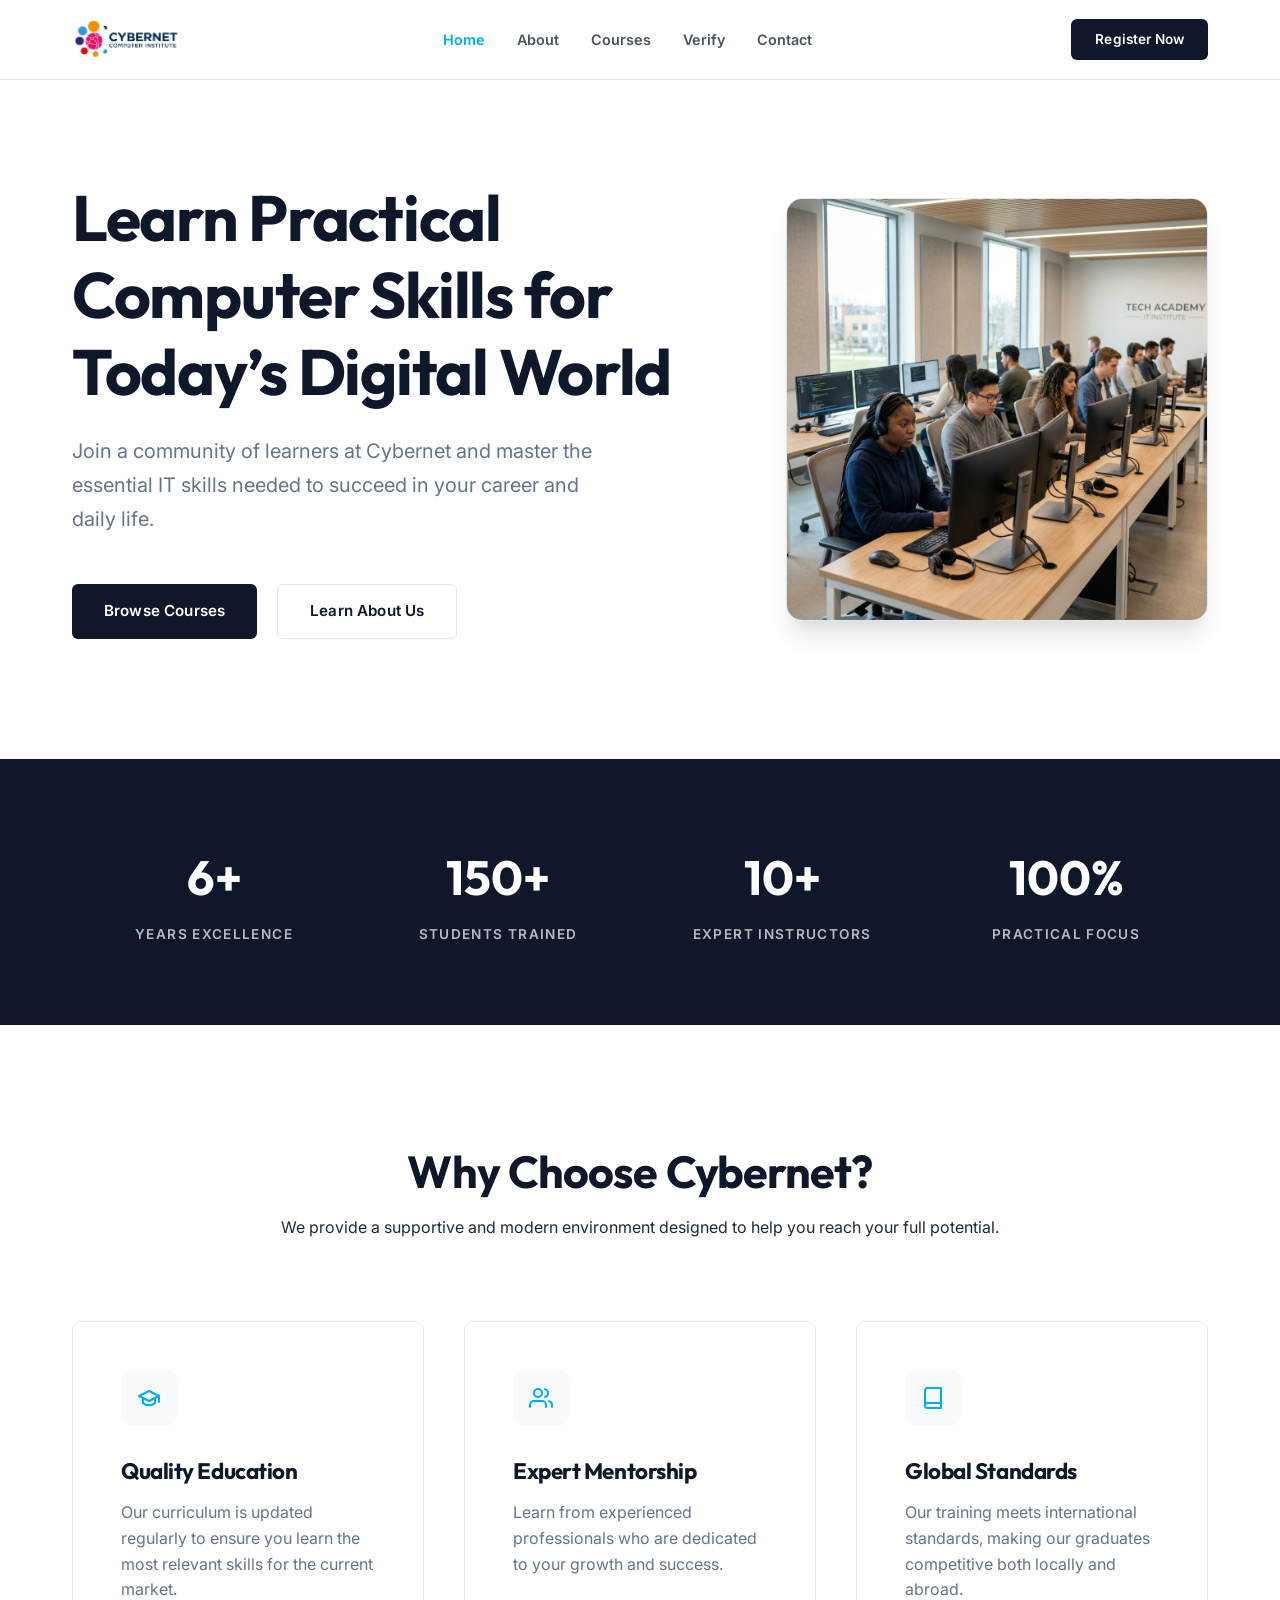
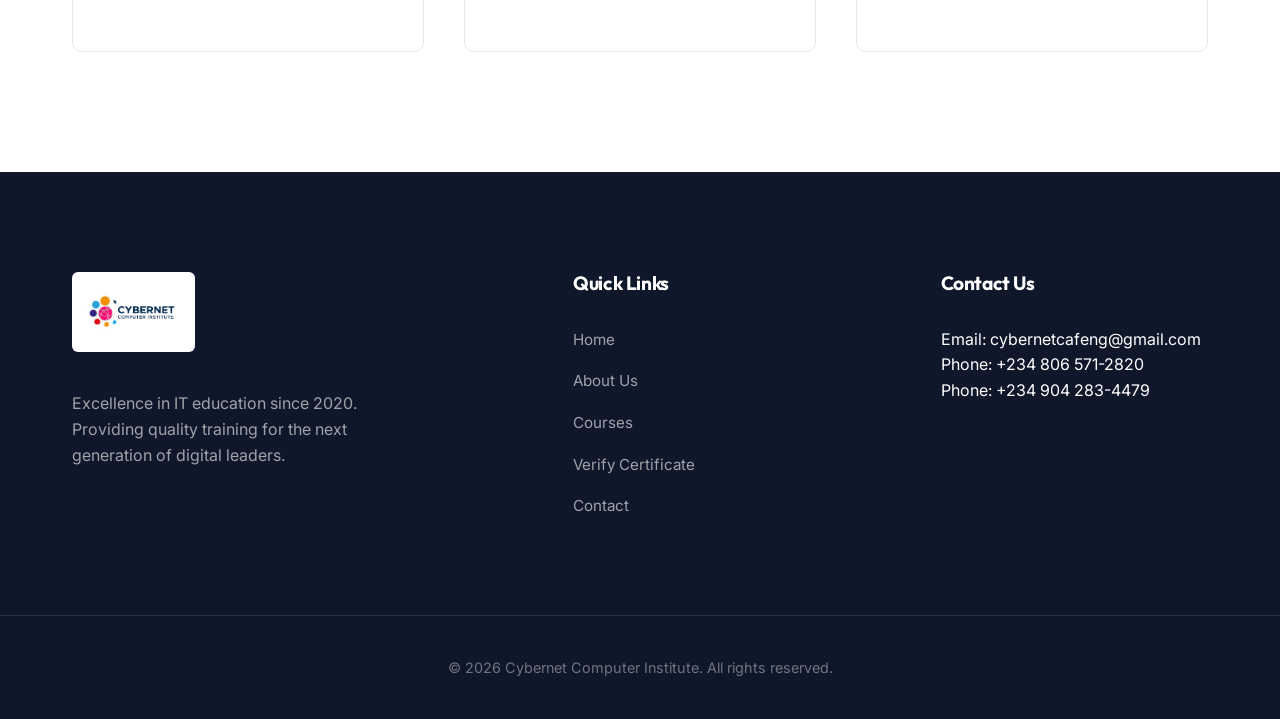
==== index.html @ 8ec52a70 "Initial commit: Cybernet Computer Institute Portal" ====
<!DOCTYPE html>
<html lang="en">

<head>
    <meta charset="UTF-8">
    <meta name="viewport" content="width=device-width, initial-scale=1.0">
    <title>Cybernet Computer Institute | Build Your Digital Skills</title>
    <meta name="description"
        content="Professional IT training and computer skills for today's digital world. Join Cybernet Computer Institute.">
    <!-- Google Fonts -->
    <link rel="preconnect" href="https://fonts.googleapis.com">
    <link rel="preconnect" href="https://fonts.gstatic.com" crossorigin>
    <link
        href="https://fonts.googleapis.com/css2?family=Inter:wght@400;500;600&family=Outfit:wght@500;600;700&display=swap"
        rel="stylesheet">
    <link rel="stylesheet" href="style.css">
</head>

<body>

    <!-- Navbar -->
    <nav class="navbar">
        <div class="container navbar-content">
            <div class="logo">
                <img src="static/logo.png" alt="Cybernet Computer Institute" class="logo-img">
            </div>
            <ul class="nav-links">
                <li><a href="index.html" class="active">Home</a></li>
                <li><a href="about.html">About</a></li>
                <li><a href="courses.html">Courses</a></li>
                <li><a href="verify.html">Verify</a></li>
                <li><a href="contact.html">Contact</a></li>
            </ul>
            <div class="nav-cta">
                <a href="register.html" class="btn btn-primary btn-sm">Register Now</a>
            </div>
        </div>
    </nav>

    <!-- Hero Section -->
    <header class="hero">
        <div class="container hero-content">
            <div class="hero-text">
                <h1>Learn Practical Computer Skills for Today’s Digital World</h1>
                <p>Join a community of learners at Cybernet and master the essential IT skills needed to succeed in your
                    career and daily life.</p>
                <div class="hero-btns">
                    <a href="courses.html" class="btn btn-primary">Browse Courses</a>
                    <a href="about.html" class="btn btn-outline">Learn About Us</a>
                </div>
            </div>
            <div class="hero-image">
                <div class="image-decoration"></div>
                <img src="static/hero-student.jpg" alt="Students learning at Cybernet" class="main-hero-img">
            </div>
        </div>
    </header>

    <!-- Stats Section -->
    <section class="stats">
        <div class="container stats-grid">
            <div class="stat-item">
                <span class="stat-number">6+</span>
                <p class="stat-label">Years Excellence</p>
            </div>
            <div class="stat-item">
                <span class="stat-number">150+</span>
                <p class="stat-label">Students Trained</p>
            </div>
            <div class="stat-item">
                <span class="stat-number">10+</span>
                <p class="stat-label">Expert Instructors</p>
            </div>
            <div class="stat-item">
                <span class="stat-number">100%</span>
                <p class="stat-label">Practical Focus</p>
            </div>
        </div>
    </section>

    <!-- Features -->
    <section class="features">
        <div class="container">
            <div class="section-header">
                <h2>Why Choose Cybernet?</h2>
                <p>We provide a supportive and modern environment designed to help you reach your full potential.</p>
            </div>
            <div class="feature-grid">
                <div class="feature-card">
                    <div class="feature-icon">
                        <svg xmlns="http://www.w3.org/2000/svg" width="24" height="24" fill="none" stroke="currentColor"
                            stroke-width="2" stroke-linecap="round" stroke-linejoin="round">
                            <path d="M22 10v6M2 10l10-5 10 5-10 5z" />
                            <path d="M6 12v5c3 3 9 3 12 0v-5" />
                        </svg>
                    </div>
                    <h3>Quality Education</h3>
                    <p>Our curriculum is updated regularly to ensure you learn the most relevant skills for the current
                        market.</p>
                </div>
                <div class="feature-card">
                    <div class="feature-icon">
                        <svg xmlns="http://www.w3.org/2000/svg" width="24" height="24" fill="none" stroke="currentColor"
                            stroke-width="2" stroke-linecap="round" stroke-linejoin="round">
                            <path d="M17 21v-2a4 4 0 0 0-4-4H5a4 4 0 0 0-4 4v2" />
                            <circle cx="9" cy="7" r="4" />
                            <path d="M23 21v-2a4 4 0 0 0-3-3.87" />
                            <path d="M16 3.13a4 4 0 0 1 0 7.75" />
                        </svg>
                    </div>
                    <h3>Expert Mentorship</h3>
                    <p>Learn from experienced professionals who are dedicated to your growth and success.</p>
                </div>
                <div class="feature-card">
                    <div class="feature-icon">
                        <svg xmlns="http://www.w3.org/2000/svg" width="24" height="24" fill="none" stroke="currentColor"
                            stroke-width="2" stroke-linecap="round" stroke-linejoin="round">
                            <path d="M4 19.5A2.5 2.5 0 0 1 6.5 17H20" />
                            <path d="M6.5 2H20v20H6.5A2.5 2.5 0 0 1 4 19.5v-15A2.5 2.5 0 0 1 6.5 2z" />
                        </svg>
                    </div>
                    <h3>Global Standards</h3>
                    <p>Our training meets international standards, making our graduates competitive both locally and
                        abroad.</p>
                </div>
            </div>
        </div>
    </section>

    <!-- Footer -->
    <!-- Footer -->
    <footer class="footer">
        <div class="container footer-content">
            <div class="footer-info">
                <div class="logo">
                    <img src="static/logo.png" alt="Cybernet Computer Institute Logo" class="logo-img">
                </div>
                <p>Excellence in IT education since 2020. Providing quality training for the next generation of digital
                    leaders.</p>
            </div>
            <div class="footer-links">
                <h4>Quick Links</h4>
                <ul>
                    <li><a href="index.html">Home</a></li>
                    <li><a href="about.html">About Us</a></li>
                    <li><a href="courses.html">Courses</a></li>
                    <li><a href="verify.html">Verify Certificate</a></li>
                    <li><a href="contact.html">Contact</a></li>
                </ul>
            </div>
            <div class="footer-contact">
                <h4>Contact Us</h4>
                <p>Email: cybernetcafeng@gmail.com</p>
                <p>Phone: +234 806 571-2820</p>
                <p>Phone: +234 904 283-4479</p>
            </div>
        </div>
        <div class="footer-bottom">
            <div class="container">
                <p>&copy; 2026 Cybernet Computer Institute. All rights reserved.</p>
            </div>
        </div>
    </footer>

</body>

</html>
---- style.css ----
/* 
    CYBERNET COMPUTER INSTITUTE - International Premium Redesign
    Theme: Academic, Modern, Trustworthy, Minimalist
*/

:root {
    /* Colors derived from Logo - Refined for Premium Feel */
    --primary-navy: #0F172A;   /* Deeper, more academic navy */
    --logo-blue: #00AEEF;      /* Primary Accent */
    --logo-orange: #F7941D;    /* Highlight Accent */
    --logo-red: #ED1C24;       
    
    --accent-blue: var(--logo-blue);
    --bg-white: #FFFFFF;
    --bg-light: #F8FAFC;       /* Slightly cooler gray */
    --text-main: #1E293B;      /* Darker for better hierarchy */
    --text-muted: #64748B;
    --border-color: #E2E8F0;
    --white: #FFFFFF;
    
    /* Typography System */
    --font-main: 'Inter', system-ui, -apple-system, sans-serif;
    --font-heading: 'Outfit', sans-serif;
    
    /* Spacing & Grid */
    --section-padding: 120px 0;
    --container-width: 1200px;
    --radius-sm: 6px;
    --radius-md: 10px;
    --radius-lg: 16px;
    --shadow-sm: 0 1px 3px rgba(0,0,0,0.1);
    --shadow-md: 0 4px 6px -1px rgba(0,0,0,0.1), 0 2px 4px -1px rgba(0,0,0,0.06);
    --shadow-lg: 0 20px 25px -5px rgba(0,0,0,0.1), 0 10px 10px -5px rgba(0,0,0,0.04);
}

/* Base Styles */
* {
    margin: 0;
    padding: 0;
    box-sizing: border-box;
}

html {
    scroll-behavior: smooth;
    font-size: 16px;
}

body {
    font-family: var(--font-main);
    color: var(--text-main);
    line-height: 1.6;
    background-color: var(--bg-white);
    overflow-x: hidden;
    -webkit-font-smoothing: antialiased;
}

h1, h2, h3, h4 {
    font-family: var(--font-heading);
    color: var(--primary-navy);
    line-height: 1.2;
    font-weight: 700;
    letter-spacing: -0.02em;
}

a {
    text-decoration: none;
    color: inherit;
    transition: all 0.25s cubic-bezier(0.4, 0, 0.2, 1);
}

ul {
    list-style: none;
}

img {
    max-width: 100%;
    display: block;
    border-radius: var(--radius-md);
}

.container {
    max-width: var(--container-width);
    margin: 0 auto;
    padding: 0 32px;
}

/* Buttons */
.btn {
    display: inline-flex;
    align-items: center;
    justify-content: center;
    padding: 14px 32px;
    border-radius: var(--radius-sm);
    font-weight: 600;
    font-size: 0.95rem;
    cursor: pointer;
    transition: all 0.3s ease;
    border: none;
    font-family: var(--font-main);
    letter-spacing: 0.01em;
}

.btn-sm {
    padding: 10px 24px;
    font-size: 0.85rem;
}

.btn-primary {
    background-color: var(--primary-navy);
    color: var(--white);
}

.btn-primary:hover {
    background-color: #1E293B;
    transform: translateY(-1px);
    box-shadow: var(--shadow-md);
}

.btn-outline {
    background-color: transparent;
    border: 1.5px solid var(--border-color);
    color: var(--primary-navy);
}

.btn-outline:hover {
    background-color: var(--bg-light);
    border-color: var(--primary-navy);
}

.btn-full {
    width: 100%;
    text-align: center;
}

/* Navbar */
.navbar {
    position: fixed;
    top: 0;
    left: 0;
    width: 100%;
    height: 80px;
    background-color: rgba(255, 255, 255, 0.98);
    backdrop-filter: blur(8px);
    z-index: 1000;
    transition: all 0.4s ease;
    display: flex;
    align-items: center;
    border-bottom: 1px solid var(--border-color);
}

.navbar-content {
    display: flex;
    justify-content: space-between;
    align-items: center;
    width: 100%;
}

.logo {
    display: flex;
    align-items: center;
}

.logo-img {
    height: 60px;
    width: auto;
    object-fit: contain;
    transition: transform 0.3s ease;
}

.logo:hover .logo-img {
    transform: scale(1.05);
}

.nav-links {
    display: flex;
    gap: 32px;
}

.nav-links a {
    font-size: 0.9rem;
    font-weight: 600;
    color: var(--text-main);
    opacity: 0.8;
}

.nav-links a:hover, .nav-links a.active {
    color: var(--accent-blue);
    opacity: 1;
}

/* Hero Section */
.hero {
    padding: 180px 0 120px;
    background-color: var(--bg-white);
    position: relative;
    overflow: hidden;
}

.hero-content {
    display: grid;
    grid-template-columns: 1.2fr 0.8fr;
    gap: 80px;
    align-items: center;
}

.label {
    display: inline-block;
    padding: 8px 16px;
    background-color: rgba(0, 174, 239, 0.08);
    color: var(--logo-blue);
    font-size: 0.75rem;
    font-weight: 700;
    text-transform: uppercase;
    letter-spacing: 0.1em;
    border-radius: 4px;
    margin-bottom: 24px;
    border-left: 3px solid var(--logo-blue);
}

.hero-text h1 {
    font-size: 4rem;
    margin-bottom: 24px;
    color: var(--primary-navy);
}

.hero-text p {
    font-size: 1.25rem;
    color: var(--text-muted);
    margin-bottom: 48px;
    max-width: 540px;
    line-height: 1.7;
}

.hero-btns {
    display: flex;
    gap: 20px;
}

.main-hero-img {
    width: 100%;
    border-radius: var(--radius-lg);
    box-shadow: var(--shadow-lg);
    border: 1px solid var(--border-color);
}

.image-decoration {
    position: absolute;
    width: 600px;
    height: 600px;
    background: radial-gradient(circle, rgba(0, 174, 239, 0.05) 0%, transparent 70%);
    top: -100px;
    right: -100px;
    z-index: -1;
    border-radius: 50%;
}

/* Page Header */
.page-header {
    padding: 160px 0 80px;
    background-color: var(--bg-light);
    text-align: center;
    border-bottom: 1px solid var(--border-color);
}

.page-header h1 {
    font-size: 3rem;
    margin-bottom: 16px;
}

.page-header p {
    color: var(--text-muted);
    font-size: 1.2rem;
    max-width: 600px;
    margin: 0 auto;
}

/* Statistics Section */
.stats {
    padding: 80px 0;
    background-color: var(--primary-navy);
    color: var(--white);
}

.stats-grid {
    display: grid;
    grid-template-columns: repeat(4, 1fr);
    text-align: center;
}

.stat-number {
    font-family: var(--font-heading);
    font-size: 3rem;
    font-weight: 700;
    color: var(--white);
    margin-bottom: 8px;
    display: block;
}

.stat-label {
    font-size: 0.85rem;
    color: rgba(255, 255, 255, 0.7);
    text-transform: uppercase;
    letter-spacing: 0.1em;
    font-weight: 600;
}

/* Feature Section */
.features {
    padding: var(--section-padding);
}

.section-header {
    text-align: center;
    margin-bottom: 80px;
}

.section-header h2 {
    font-size: 2.8rem;
    margin-bottom: 16px;
}

.feature-grid {
    display: grid;
    grid-template-columns: repeat(3, 1fr);
    gap: 40px;
}

.feature-card {
    padding: 48px;
    background-color: var(--white);
    border: 1px solid var(--border-color);
    border-radius: var(--radius-md);
    transition: all 0.4s cubic-bezier(0.4, 0, 0.2, 1);
}

.feature-card:hover {
    transform: translateY(-8px);
    box-shadow: var(--shadow-lg);
    border-color: var(--accent-blue);
}

.feature-icon {
    width: 56px;
    height: 56px;
    background-color: var(--bg-light);
    color: var(--logo-blue);
    display: flex;
    align-items: center;
    justify-content: center;
    border-radius: 10px;
    margin-bottom: 32px;
}

.feature-card h3 {
    font-size: 1.4rem;
    margin-bottom: 16px;
}

.feature-card p {
    color: var(--text-muted);
    font-size: 1rem;
}

/* Course Section */
.courses {
    padding: var(--section-padding);
    background-color: var(--bg-light);
}

.course-grid {
    display: grid;
    grid-template-columns: repeat(3, 1fr);
    gap: 32px;
}

.course-card {
    background-color: var(--white);
    border: 1px solid var(--border-color);
    border-radius: var(--radius-md);
    overflow: hidden;
    transition: all 0.4s ease;
    display: flex;
    flex-direction: column;
}

.course-card:hover {
    box-shadow: var(--shadow-lg);
    transform: translateY(-4px);
}

.course-content {
    padding: 40px;
    flex: 1;
}

.course-card h3 {
    font-size: 1.5rem;
    margin-bottom: 20px;
}

.course-card p {
    color: var(--text-muted);
    margin-bottom: 32px;
    font-size: 1.05rem;
}

.course-meta {
    display: flex;
    justify-content: space-between;
    align-items: center;
    padding-top: 24px;
    border-top: 1px solid var(--border-color);
}

.duration {
    font-size: 0.85rem;
    font-weight: 700;
    color: var(--primary-navy);
    background-color: var(--bg-light);
    padding: 6px 14px;
    border-radius: 4px;
}

.price {
    font-size: 1.1rem;
    font-weight: 700;
    color: var(--logo-blue);
}

/* Systems (Registration & Verification) */
.system-container {
    max-width: 640px;
    margin: 0 auto;
    padding: 60px;
    background: var(--white);
    border-radius: var(--radius-lg);
    box-shadow: var(--shadow-lg);
    border: 1px solid var(--border-color);
}

.form-group {
    margin-bottom: 32px;
}

.form-group label {
    display: block;
    font-size: 0.9rem;
    font-weight: 700;
    color: var(--primary-navy);
    margin-bottom: 12px;
}

.form-group input, .form-group select, .form-group textarea {
    width: 100%;
    padding: 16px 20px;
    border: 1.5px solid var(--border-color);
    border-radius: var(--radius-sm);
    font-family: var(--font-main);
    font-size: 1rem;
    transition: all 0.3s ease;
}

.form-group input:focus {
    outline: none;
    border-color: var(--accent-blue);
    background-color: rgba(0, 174, 239, 0.02);
}

.result-box {
    margin-top: 40px;
    padding: 32px;
    border-radius: var(--radius-md);
    background-color: var(--bg-light);
    border: 1px solid var(--border-color);
    display: none;
}

.result-box.active {
    display: block;
    animation: fadeIn 0.5s ease;
}

@keyframes fadeIn {
    from { opacity: 0; transform: translateY(10px); }
    to { opacity: 1; transform: translateY(0); }
}

/* Footer */
.footer {
    background-color: var(--primary-navy);
    color: var(--white);
    padding: 100px 0 0;
}

.footer-content {
    display: grid;
    grid-template-columns: 1.5fr 1fr 1fr;
    gap: 100px;
    margin-bottom: 80px;
}

.footer-info .logo {
    background-color: white;
    padding: 15px;
    border-radius: var(--radius-sm);
    display: inline-block;
    margin-bottom: 32px;
}

.footer-info .logo-img {
    height: 50px;
    width: auto;
}

.footer-info p {
    color: rgba(255, 255, 255, 0.6);
    font-size: 1rem;
    max-width: 320px;
}

.footer h4 {
    color: var(--white);
    font-size: 1.2rem;
    margin-bottom: 32px;
}

.footer-links ul li {
    margin-bottom: 16px;
}

.footer-links ul li a {
    color: rgba(255, 255, 255, 0.6);
    font-size: 0.95rem;
}

.footer-links ul li a:hover {
    color: var(--logo-blue);
}

.footer-bottom {
    padding: 40px 0;
    border-top: 1px solid rgba(255, 255, 255, 0.1);
    text-align: center;
    font-size: 0.9rem;
    color: rgba(255, 255, 255, 0.4);
}

/* Responsive Grid */
@media (max-width: 1024px) {
    .hero {
        padding: 140px 0 80px;
    }
    .hero-content {
        grid-template-columns: 1fr;
        text-align: center;
        gap: 60px;
    }
    .hero-text p {
        margin: 0 auto 48px;
    }
    .hero-btns {
        justify-content: center;
    }
    .feature-grid, .course-grid {
        grid-template-columns: repeat(2, 1fr);
        gap: 32px;
    }
    .hero-text h1 {
        font-size: 3.2rem;
    }
}

@media (max-width: 768px) {
    .container {
        padding: 0 24px;
    }
    .hero {
        padding: 120px 0 60px;
    }
    .nav-links {
        display: none;
    }
    .footer-content {
        grid-template-columns: 1fr;
        gap: 60px;
        text-align: center;
    }
    .footer-info p {
        margin: 0 auto;
    }
    .feature-grid, .course-grid {
        grid-template-columns: 1fr;
    }
    .hero-text h1 {
        font-size: 2.5rem;
    }
    .system-container {
        padding: 40px 24px;
    }
    .feature-card, .course-content {
        padding: 32px 24px;
    }
    .stats-grid {
        grid-template-columns: repeat(2, 1fr);
        gap: 40px;
    }
}

@media (max-width: 480px) {
    .hero-btns {
        flex-direction: column;
        width: 100%;
    }
    .btn {
        width: 100%;
    }
    .stats-grid {
        grid-template-columns: 1fr;
    }
    .stat-number {
        font-size: 2.5rem;
    }
}

/* Admin Dashboard Styles */
.admin-body { background-color: var(--bg-light); }
.dashboard-header { display: flex; justify-content: space-between; align-items: center; margin-bottom: 30px; flex-wrap: wrap; gap: 20px; }
.dashboard-tabs { display: flex; gap: 10px; background: var(--white); padding: 5px; border-radius: var(--radius-sm); border: 1px solid var(--border-color); }
.tab-btn { background: transparent; border: none; padding: 10px 20px; font-family: var(--font-main); font-weight: 600; color: var(--text-muted); cursor: pointer; border-radius: 4px; transition: all 0.3s ease; }
.tab-btn:hover { color: var(--primary-navy); }
.tab-btn.active { background: var(--bg-light); color: var(--primary-navy); box-shadow: var(--shadow-sm); }
.dashboard-panel { background: var(--white); border-radius: var(--radius-md); box-shadow: var(--shadow-sm); border: 1px solid var(--border-color); padding: 30px; display: none; }
.dashboard-panel.active { display: block; animation: fadeIn 0.4s ease; }
.panel-header { display: flex; justify-content: space-between; align-items: center; margin-bottom: 24px; }
.panel-header h3 { font-size: 1.4rem; margin: 0; }
.table-responsive { overflow-x: auto; }
.admin-table { width: 100%; border-collapse: collapse; min-width: 800px; }
.admin-table th, .admin-table td { padding: 16px; text-align: left; border-bottom: 1px solid var(--border-color); font-size: 0.95rem; color: var(--text-main); }
.admin-table th { font-weight: 600; color: var(--text-muted); text-transform: uppercase; font-size: 0.8rem; letter-spacing: 0.05em; background: var(--bg-light); }
.admin-table tr:hover td { background-color: rgba(0, 174, 239, 0.02); }
.status-badge { display: inline-block; padding: 4px 12px; border-radius: 20px; font-size: 0.8rem; font-weight: 600; }
.status-valid { background-color: rgba(16, 185, 129, 0.1); color: #10B981; }
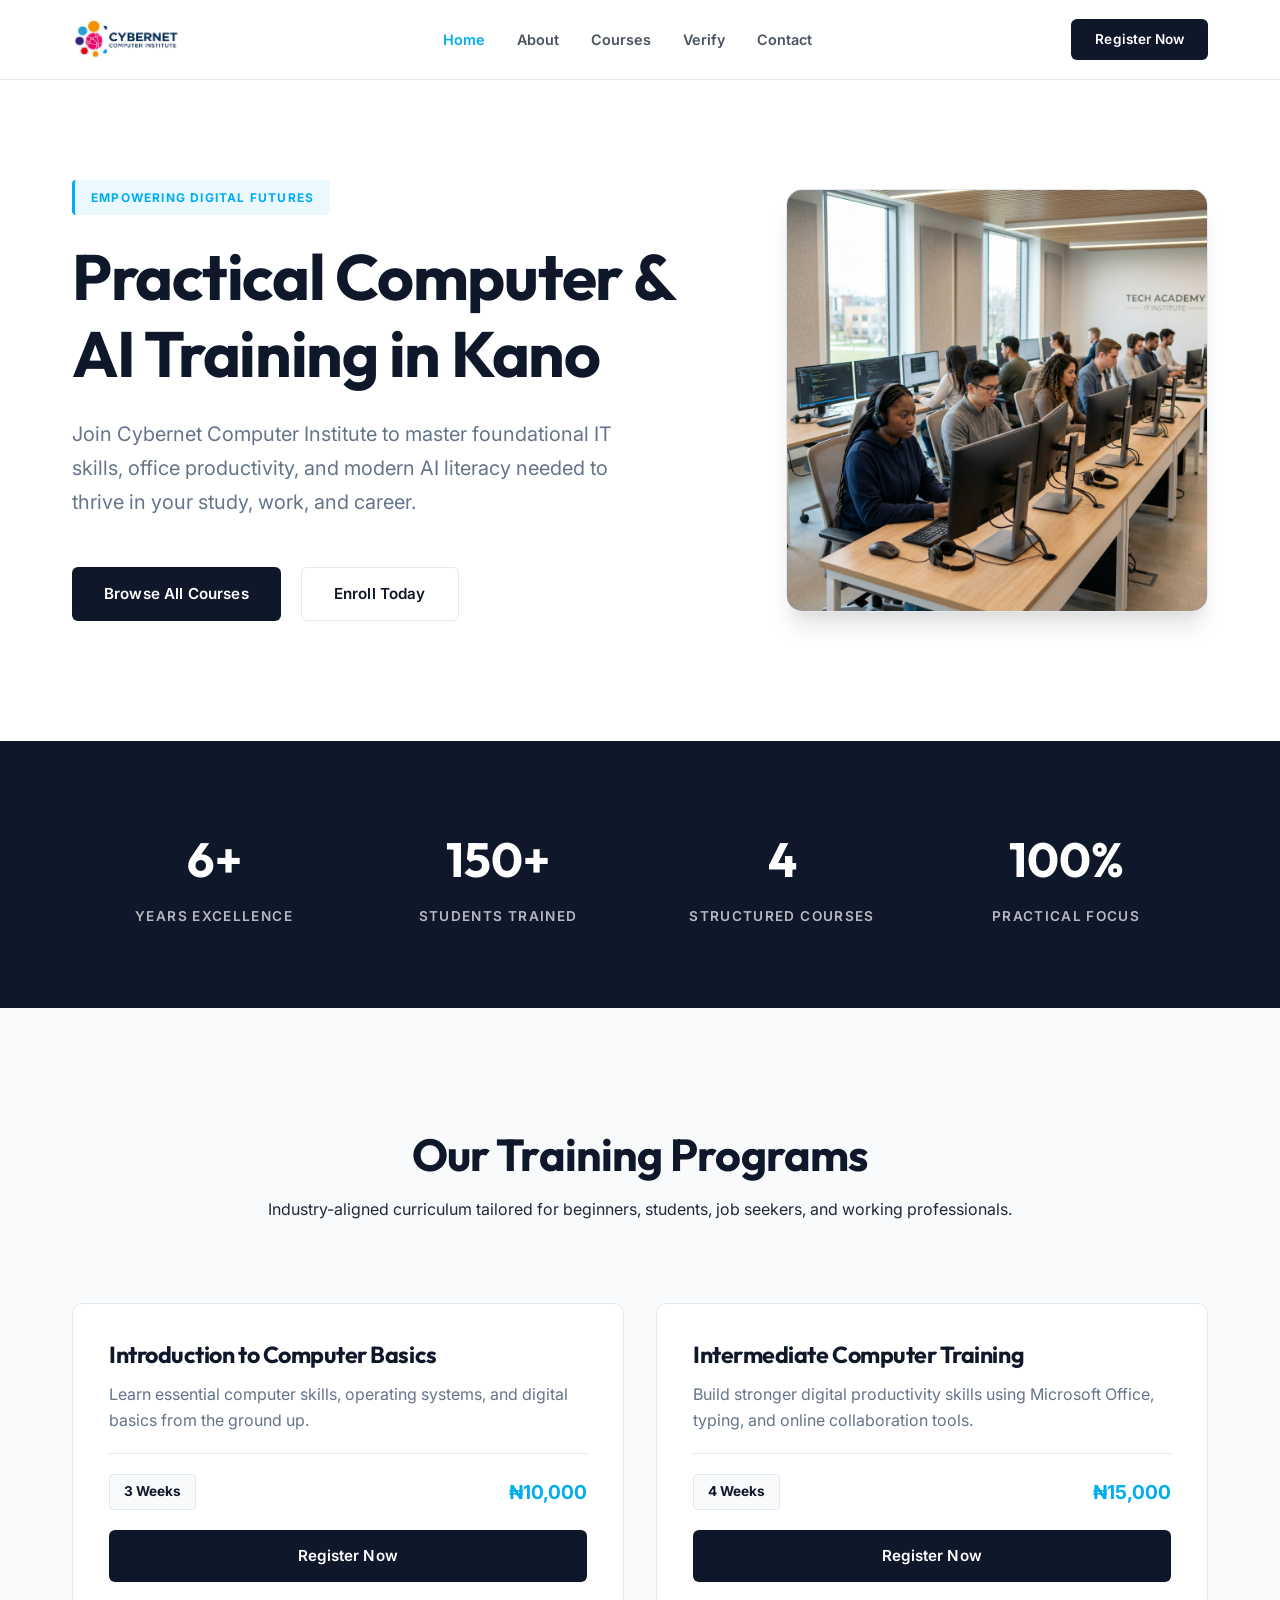
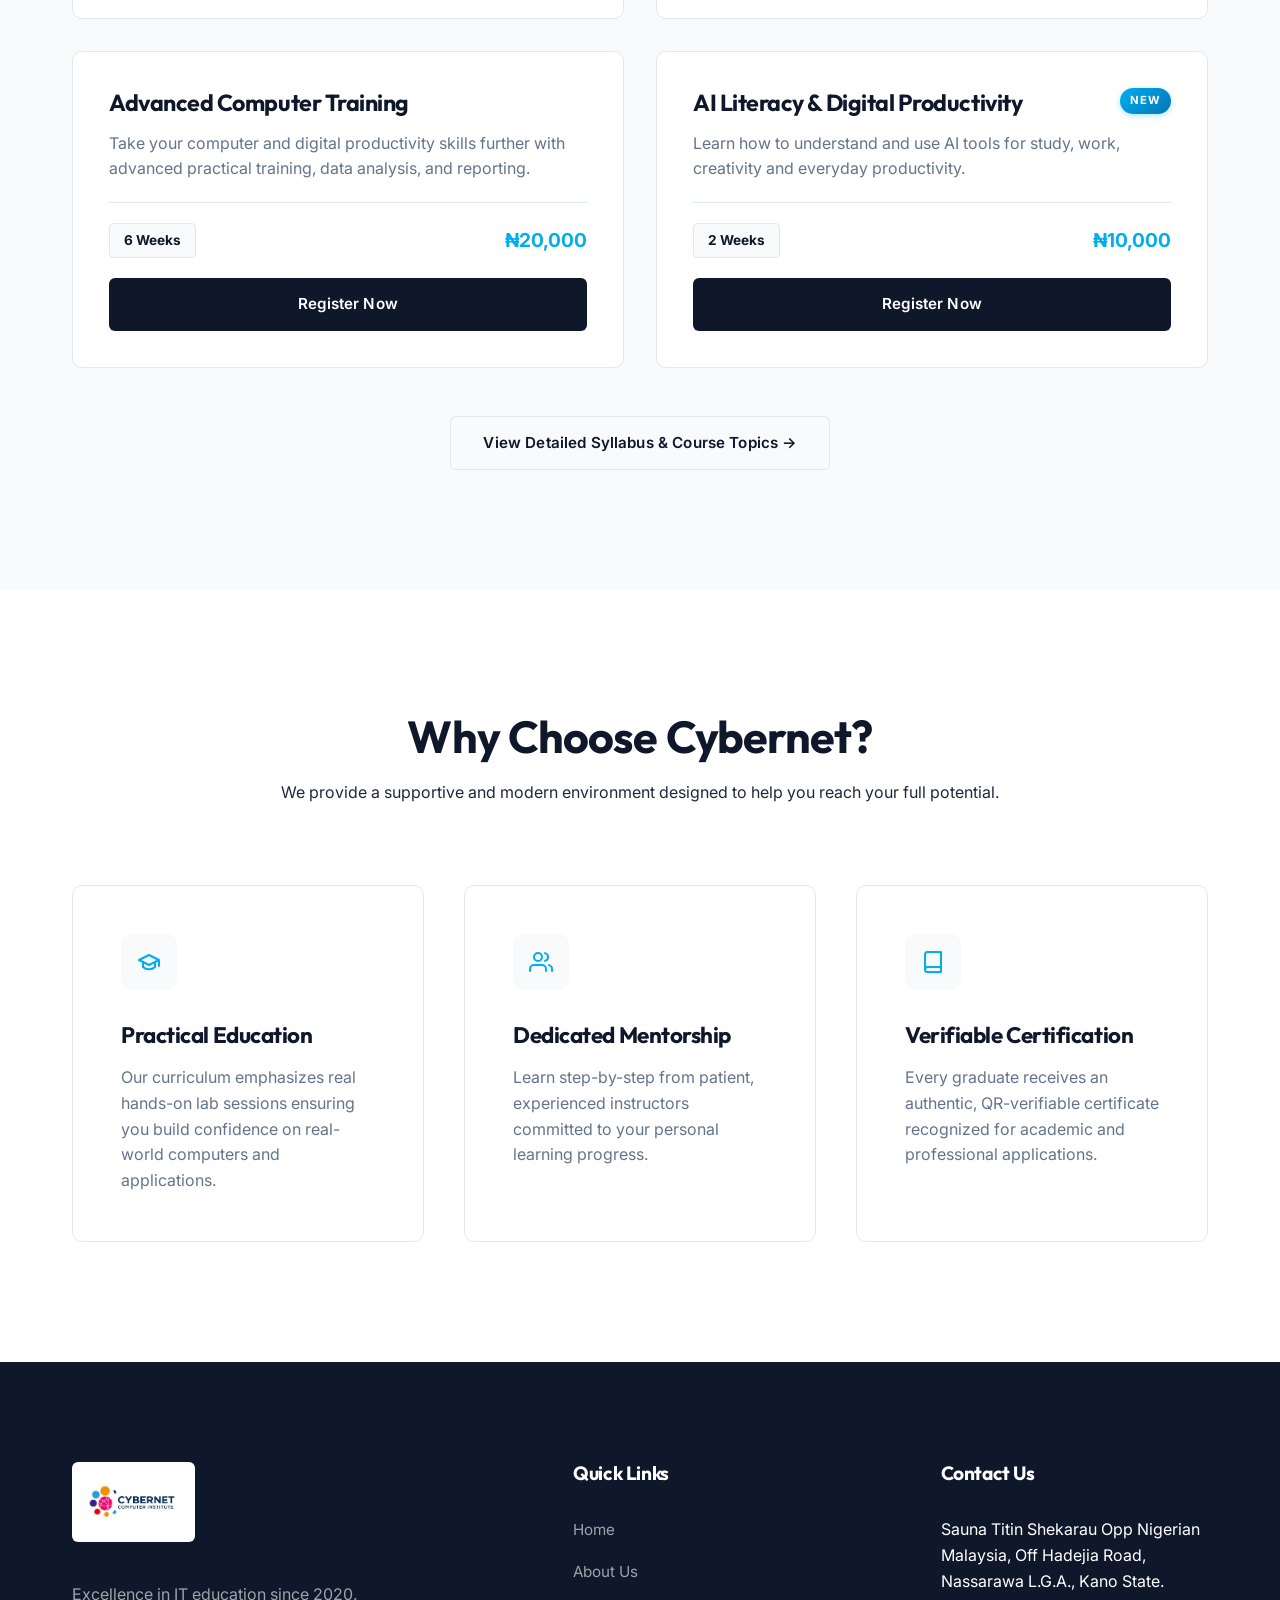
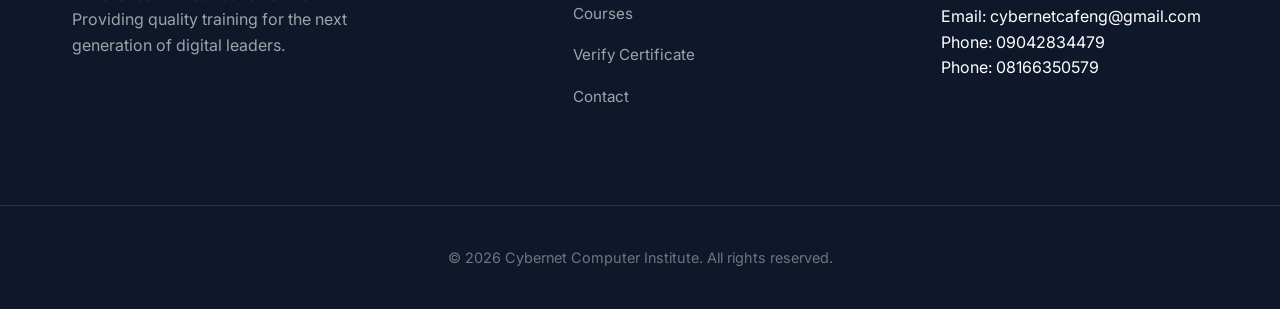
==== commit 0741d77e: "feat(courses): add AI Literacy & Digital Productivity course and update registration" ====
--- a/index.html
+++ b/index.html
@@ -4,14 +4,14 @@
 <head>
     <meta charset="UTF-8">
     <meta name="viewport" content="width=device-width, initial-scale=1.0">
-    <title>Cybernet Computer Institute | Build Your Digital Skills</title>
+    <title>Cybernet Computer Institute | Computer & AI Training in Kano</title>
     <meta name="description"
-        content="Professional IT training and computer skills for today's digital world. Join Cybernet Computer Institute.">
+        content="Cybernet Computer Institute provides practical computer, digital productivity and AI literacy training in Kano State, Nigeria.">
     <!-- Google Fonts -->
     <link rel="preconnect" href="https://fonts.googleapis.com">
     <link rel="preconnect" href="https://fonts.gstatic.com" crossorigin>
     <link
-        href="https://fonts.googleapis.com/css2?family=Inter:wght@400;500;600&family=Outfit:wght@500;600;700&display=swap"
+        href="https://fonts.googleapis.com/css2?family=Inter:wght@400;500;600;700&family=Outfit:wght@500;600;700;800&display=swap"
         rel="stylesheet">
     <link rel="stylesheet" href="style.css">
 </head>
@@ -22,7 +22,9 @@
     <nav class="navbar">
         <div class="container navbar-content">
             <div class="logo">
-                <img src="static/logo.png" alt="Cybernet Computer Institute" class="logo-img">
+                <a href="index.html">
+                    <img src="static/logo.png" alt="Cybernet Computer Institute" class="logo-img">
+                </a>
             </div>
             <ul class="nav-links">
                 <li><a href="index.html" class="active">Home</a></li>
@@ -41,17 +43,17 @@
     <header class="hero">
         <div class="container hero-content">
             <div class="hero-text">
-                <h1>Learn Practical Computer Skills for Today’s Digital World</h1>
-                <p>Join a community of learners at Cybernet and master the essential IT skills needed to succeed in your
-                    career and daily life.</p>
+                <span class="label">Empowering Digital Futures</span>
+                <h1>Practical Computer & AI Training in Kano</h1>
+                <p>Join Cybernet Computer Institute to master foundational IT skills, office productivity, and modern AI literacy needed to thrive in your study, work, and career.</p>
                 <div class="hero-btns">
-                    <a href="courses.html" class="btn btn-primary">Browse Courses</a>
-                    <a href="about.html" class="btn btn-outline">Learn About Us</a>
+                    <a href="courses.html" class="btn btn-primary">Browse All Courses</a>
+                    <a href="register.html" class="btn btn-outline">Enroll Today</a>
                 </div>
             </div>
             <div class="hero-image">
                 <div class="image-decoration"></div>
-                <img src="static/hero-student.jpg" alt="Students learning at Cybernet" class="main-hero-img">
+                <img src="static/hero-student.jpg" alt="Students learning at Cybernet Computer Institute" class="main-hero-img">
             </div>
         </div>
     </header>
@@ -68,8 +70,8 @@
                 <p class="stat-label">Students Trained</p>
             </div>
             <div class="stat-item">
-                <span class="stat-number">10+</span>
-                <p class="stat-label">Expert Instructors</p>
+                <span class="stat-number">4</span>
+                <p class="stat-label">Structured Courses</p>
             </div>
             <div class="stat-item">
                 <span class="stat-number">100%</span>
@@ -78,8 +80,83 @@
         </div>
     </section>
 
+    <!-- Featured Courses Section -->
+    <section class="courses">
+        <div class="container">
+            <div class="section-header">
+                <h2>Our Training Programs</h2>
+                <p>Industry-aligned curriculum tailored for beginners, students, job seekers, and working professionals.</p>
+            </div>
+            <div class="course-grid">
+                <!-- Course 1 -->
+                <div class="course-card">
+                    <div class="course-content">
+                        <div class="course-header-row">
+                            <h3>Introduction to Computer Basics</h3>
+                        </div>
+                        <p class="course-desc">Learn essential computer skills, operating systems, and digital basics from the ground up.</p>
+                        <div class="course-meta">
+                            <span class="duration">3 Weeks</span>
+                            <span class="price">₦10,000</span>
+                        </div>
+                        <a href="register.html?course=Introduction%20to%20Computer%20Basics" class="btn btn-primary btn-full" style="margin-top: 20px;">Register Now</a>
+                    </div>
+                </div>
+
+                <!-- Course 2 -->
+                <div class="course-card">
+                    <div class="course-content">
+                        <div class="course-header-row">
+                            <h3>Intermediate Computer Training</h3>
+                        </div>
+                        <p class="course-desc">Build stronger digital productivity skills using Microsoft Office, typing, and online collaboration tools.</p>
+                        <div class="course-meta">
+                            <span class="duration">4 Weeks</span>
+                            <span class="price">₦15,000</span>
+                        </div>
+                        <a href="register.html?course=Intermediate%20Computer%20Training" class="btn btn-primary btn-full" style="margin-top: 20px;">Register Now</a>
+                    </div>
+                </div>
+
+                <!-- Course 3 -->
+                <div class="course-card">
+                    <div class="course-content">
+                        <div class="course-header-row">
+                            <h3>Advanced Computer Training</h3>
+                        </div>
+                        <p class="course-desc">Take your computer and digital productivity skills further with advanced practical training, data analysis, and reporting.</p>
+                        <div class="course-meta">
+                            <span class="duration">6 Weeks</span>
+                            <span class="price">₦20,000</span>
+                        </div>
+                        <a href="register.html?course=Advanced%20Computer%20Training" class="btn btn-primary btn-full" style="margin-top: 20px;">Register Now</a>
+                    </div>
+                </div>
+
+                <!-- Course 4 -->
+                <div class="course-card">
+                    <div class="course-content">
+                        <div class="course-header-row">
+                            <h3>AI Literacy & Digital Productivity</h3>
+                            <span class="badge-new">NEW</span>
+                        </div>
+                        <p class="course-desc">Learn how to understand and use AI tools for study, work, creativity and everyday productivity.</p>
+                        <div class="course-meta">
+                            <span class="duration">2 Weeks</span>
+                            <span class="price">₦10,000</span>
+                        </div>
+                        <a href="register.html?course=AI%20Literacy%20%26%20Digital%20Productivity" class="btn btn-primary btn-full" style="margin-top: 20px;">Register Now</a>
+                    </div>
+                </div>
+            </div>
+            <div style="text-align: center; margin-top: 48px;">
+                <a href="courses.html" class="btn btn-outline">View Detailed Syllabus & Course Topics →</a>
+            </div>
+        </div>
+    </section>
+
     <!-- Features -->
-    <section class="features">
+    <section class="features" style="background-color: var(--bg-white);">
         <div class="container">
             <div class="section-header">
                 <h2>Why Choose Cybernet?</h2>
@@ -94,9 +171,8 @@
                             <path d="M6 12v5c3 3 9 3 12 0v-5" />
                         </svg>
                     </div>
-                    <h3>Quality Education</h3>
-                    <p>Our curriculum is updated regularly to ensure you learn the most relevant skills for the current
-                        market.</p>
+                    <h3>Practical Education</h3>
+                    <p>Our curriculum emphasizes real hands-on lab sessions ensuring you build confidence on real-world computers and applications.</p>
                 </div>
                 <div class="feature-card">
                     <div class="feature-icon">
@@ -108,8 +184,8 @@
                             <path d="M16 3.13a4 4 0 0 1 0 7.75" />
                         </svg>
                     </div>
-                    <h3>Expert Mentorship</h3>
-                    <p>Learn from experienced professionals who are dedicated to your growth and success.</p>
+                    <h3>Dedicated Mentorship</h3>
+                    <p>Learn step-by-step from patient, experienced instructors committed to your personal learning progress.</p>
                 </div>
                 <div class="feature-card">
                     <div class="feature-icon">
@@ -119,15 +195,13 @@
                             <path d="M6.5 2H20v20H6.5A2.5 2.5 0 0 1 4 19.5v-15A2.5 2.5 0 0 1 6.5 2z" />
                         </svg>
                     </div>
-                    <h3>Global Standards</h3>
-                    <p>Our training meets international standards, making our graduates competitive both locally and
-                        abroad.</p>
+                    <h3>Verifiable Certification</h3>
+                    <p>Every graduate receives an authentic, QR-verifiable certificate recognized for academic and professional applications.</p>
                 </div>
             </div>
         </div>
     </section>
 
-    <!-- Footer -->
     <!-- Footer -->
     <footer class="footer">
         <div class="container footer-content">
@@ -135,8 +209,7 @@
                 <div class="logo">
                     <img src="static/logo.png" alt="Cybernet Computer Institute Logo" class="logo-img">
                 </div>
-                <p>Excellence in IT education since 2020. Providing quality training for the next generation of digital
-                    leaders.</p>
+                <p>Excellence in IT education since 2020. Providing quality training for the next generation of digital leaders.</p>
             </div>
             <div class="footer-links">
                 <h4>Quick Links</h4>
@@ -150,9 +223,10 @@
             </div>
             <div class="footer-contact">
                 <h4>Contact Us</h4>
-                <p>Email: cybernetcafeng@gmail.com</p>
-                <p>Phone: +234 806 571-2820</p>
-                <p>Phone: +234 904 283-4479</p>
+                <p>Sauna Titin Shekarau Opp Nigerian Malaysia, Off Hadejia Road, Nassarawa L.G.A., Kano State.</p>
+                <p style="margin-top: 10px;">Email: cybernetcafeng@gmail.com</p>
+                <p>Phone: 09042834479</p>
+                <p>Phone: 08166350579</p>
             </div>
         </div>
         <div class="footer-bottom">
--- a/style.css
+++ b/style.css
@@ -369,7 +369,7 @@
 
 .course-grid {
     display: grid;
-    grid-template-columns: repeat(3, 1fr);
+    grid-template-columns: repeat(2, 1fr);
     gap: 32px;
 }
 
@@ -381,35 +381,118 @@
     transition: all 0.4s ease;
     display: flex;
     flex-direction: column;
+    position: relative;
 }
 
 .course-card:hover {
     box-shadow: var(--shadow-lg);
     transform: translateY(-4px);
+    border-color: var(--accent-blue);
 }
 
 .course-content {
-    padding: 40px;
+    padding: 36px;
     flex: 1;
+    display: flex;
+    flex-direction: column;
+}
+
+.course-header-row {
+    display: flex;
+    align-items: flex-start;
+    justify-content: space-between;
+    gap: 12px;
+    margin-bottom: 12px;
 }
 
 .course-card h3 {
-    font-size: 1.5rem;
+    font-size: 1.45rem;
+    margin-bottom: 0;
+    line-height: 1.3;
+}
+
+.badge-new {
+    display: inline-flex;
+    align-items: center;
+    background: linear-gradient(135deg, #00AEEF 0%, #0077B6 100%);
+    color: #ffffff;
+    font-size: 0.7rem;
+    font-weight: 700;
+    text-transform: uppercase;
+    letter-spacing: 0.08em;
+    padding: 4px 10px;
+    border-radius: 20px;
+    white-space: nowrap;
+    box-shadow: 0 2px 6px rgba(0, 174, 239, 0.3);
+}
+
+.course-card p.course-desc {
+    color: var(--text-muted);
     margin-bottom: 20px;
-}
-
-.course-card p {
+    font-size: 1rem;
+    line-height: 1.6;
+}
+
+.course-topics-container {
+    margin-bottom: 24px;
+    background: var(--bg-light);
+    border-radius: var(--radius-sm);
+    padding: 16px 20px;
+    border: 1px solid var(--border-color);
+}
+
+.course-topics-container h4 {
+    font-size: 0.85rem;
+    text-transform: uppercase;
+    letter-spacing: 0.05em;
+    color: var(--primary-navy);
+    margin-bottom: 10px;
+    display: flex;
+    align-items: center;
+    gap: 6px;
+}
+
+.course-topics-list {
+    display: grid;
+    grid-template-columns: 1fr;
+    gap: 6px;
+    padding-left: 0;
+    list-style: none;
+}
+
+.course-topics-list li {
+    font-size: 0.88rem;
+    color: var(--text-main);
+    display: flex;
+    align-items: flex-start;
+    gap: 8px;
+    line-height: 1.4;
+}
+
+.course-topics-list li::before {
+    content: "✓";
+    color: var(--logo-blue);
+    font-weight: 700;
+    font-size: 0.85rem;
+}
+
+.course-practical-focus {
+    font-size: 0.85rem;
     color: var(--text-muted);
-    margin-bottom: 32px;
-    font-size: 1.05rem;
+    margin-bottom: 16px;
+    padding: 10px 14px;
+    background: #f1f5f9;
+    border-left: 3px solid var(--logo-blue);
+    border-radius: 4px;
 }
 
 .course-meta {
     display: flex;
     justify-content: space-between;
     align-items: center;
-    padding-top: 24px;
+    padding-top: 20px;
     border-top: 1px solid var(--border-color);
+    margin-top: auto;
 }
 
 .duration {
@@ -419,12 +502,61 @@
     background-color: var(--bg-light);
     padding: 6px 14px;
     border-radius: 4px;
+    border: 1px solid var(--border-color);
 }
 
 .price {
-    font-size: 1.1rem;
+    font-size: 1.2rem;
     font-weight: 700;
     color: var(--logo-blue);
+}
+
+/* Course Selected Detail Box in Registration */
+.course-selected-box {
+    background: #f8fafc;
+    border: 1.5px solid var(--border-color);
+    border-left: 4px solid var(--logo-blue);
+    border-radius: var(--radius-sm);
+    padding: 18px 20px;
+    margin-top: 12px;
+    transition: all 0.3s ease;
+}
+
+.course-selected-box.hidden {
+    display: none;
+}
+
+.course-selected-header {
+    display: flex;
+    justify-content: space-between;
+    align-items: center;
+    margin-bottom: 8px;
+    flex-wrap: wrap;
+    gap: 8px;
+}
+
+.course-selected-title {
+    font-weight: 700;
+    color: var(--primary-navy);
+    font-size: 1.05rem;
+}
+
+.course-selected-meta {
+    display: flex;
+    gap: 16px;
+    font-size: 0.9rem;
+    margin-top: 4px;
+}
+
+.course-selected-meta span {
+    font-weight: 600;
+}
+
+.course-selected-desc {
+    font-size: 0.88rem;
+    color: var(--text-muted);
+    margin-top: 6px;
+    line-height: 1.5;
 }
 
 /* Systems (Registration & Verification) */
@@ -639,4 +771,79 @@
 .admin-table th { font-weight: 600; color: var(--text-muted); text-transform: uppercase; font-size: 0.8rem; letter-spacing: 0.05em; background: var(--bg-light); }
 .admin-table tr:hover td { background-color: rgba(0, 174, 239, 0.02); }
 .status-badge { display: inline-block; padding: 4px 12px; border-radius: 20px; font-size: 0.8rem; font-weight: 600; }
-.status-valid { background-color: rgba(16, 185, 129, 0.1); color: #10B981; }+.status-valid { background-color: rgba(16, 185, 129, 0.1); color: #10B981; }
+
+/* Verification Result Card styles */
+.verification-card {
+    background: var(--white);
+    border-radius: var(--radius-md);
+    border: 1px solid var(--border-color);
+    box-shadow: var(--shadow-md);
+    padding: 30px;
+    margin-top: 30px;
+    text-align: left;
+    animation: fadeIn 0.4s ease;
+}
+
+.verification-badge {
+    display: inline-flex;
+    align-items: center;
+    background: rgba(16, 185, 129, 0.1);
+    color: #10B981;
+    font-weight: 600;
+    font-size: 0.9rem;
+    padding: 6px 16px;
+    border-radius: 50px;
+    margin-bottom: 24px;
+    border: 1px solid rgba(16, 185, 129, 0.2);
+}
+
+.verification-grid {
+    display: grid;
+    grid-template-columns: repeat(2, 1fr);
+    gap: 20px;
+    margin-bottom: 30px;
+}
+
+@media (max-width: 600px) {
+    .verification-grid {
+        grid-template-columns: 1fr;
+    }
+}
+
+.grid-item {
+    display: flex;
+    flex-direction: column;
+    border-bottom: 1px dashed var(--border-color);
+    padding-bottom: 12px;
+}
+
+.grid-label {
+    font-size: 0.8rem;
+    text-transform: uppercase;
+    color: var(--text-muted);
+    font-weight: 600;
+    margin-bottom: 4px;
+    letter-spacing: 0.05em;
+}
+
+.grid-val {
+    font-size: 1.1rem;
+    color: var(--primary-navy);
+    font-weight: 600;
+}
+
+.verification-actions {
+    display: flex;
+    gap: 15px;
+    flex-wrap: wrap;
+}
+
+.verification-actions .btn {
+    flex: 1;
+    min-width: 150px;
+}
+
+.grade-distinction { color: #D4AF37; }
+.grade-merit { color: #00AEEF; }
+.grade-pass { color: var(--text-main); }
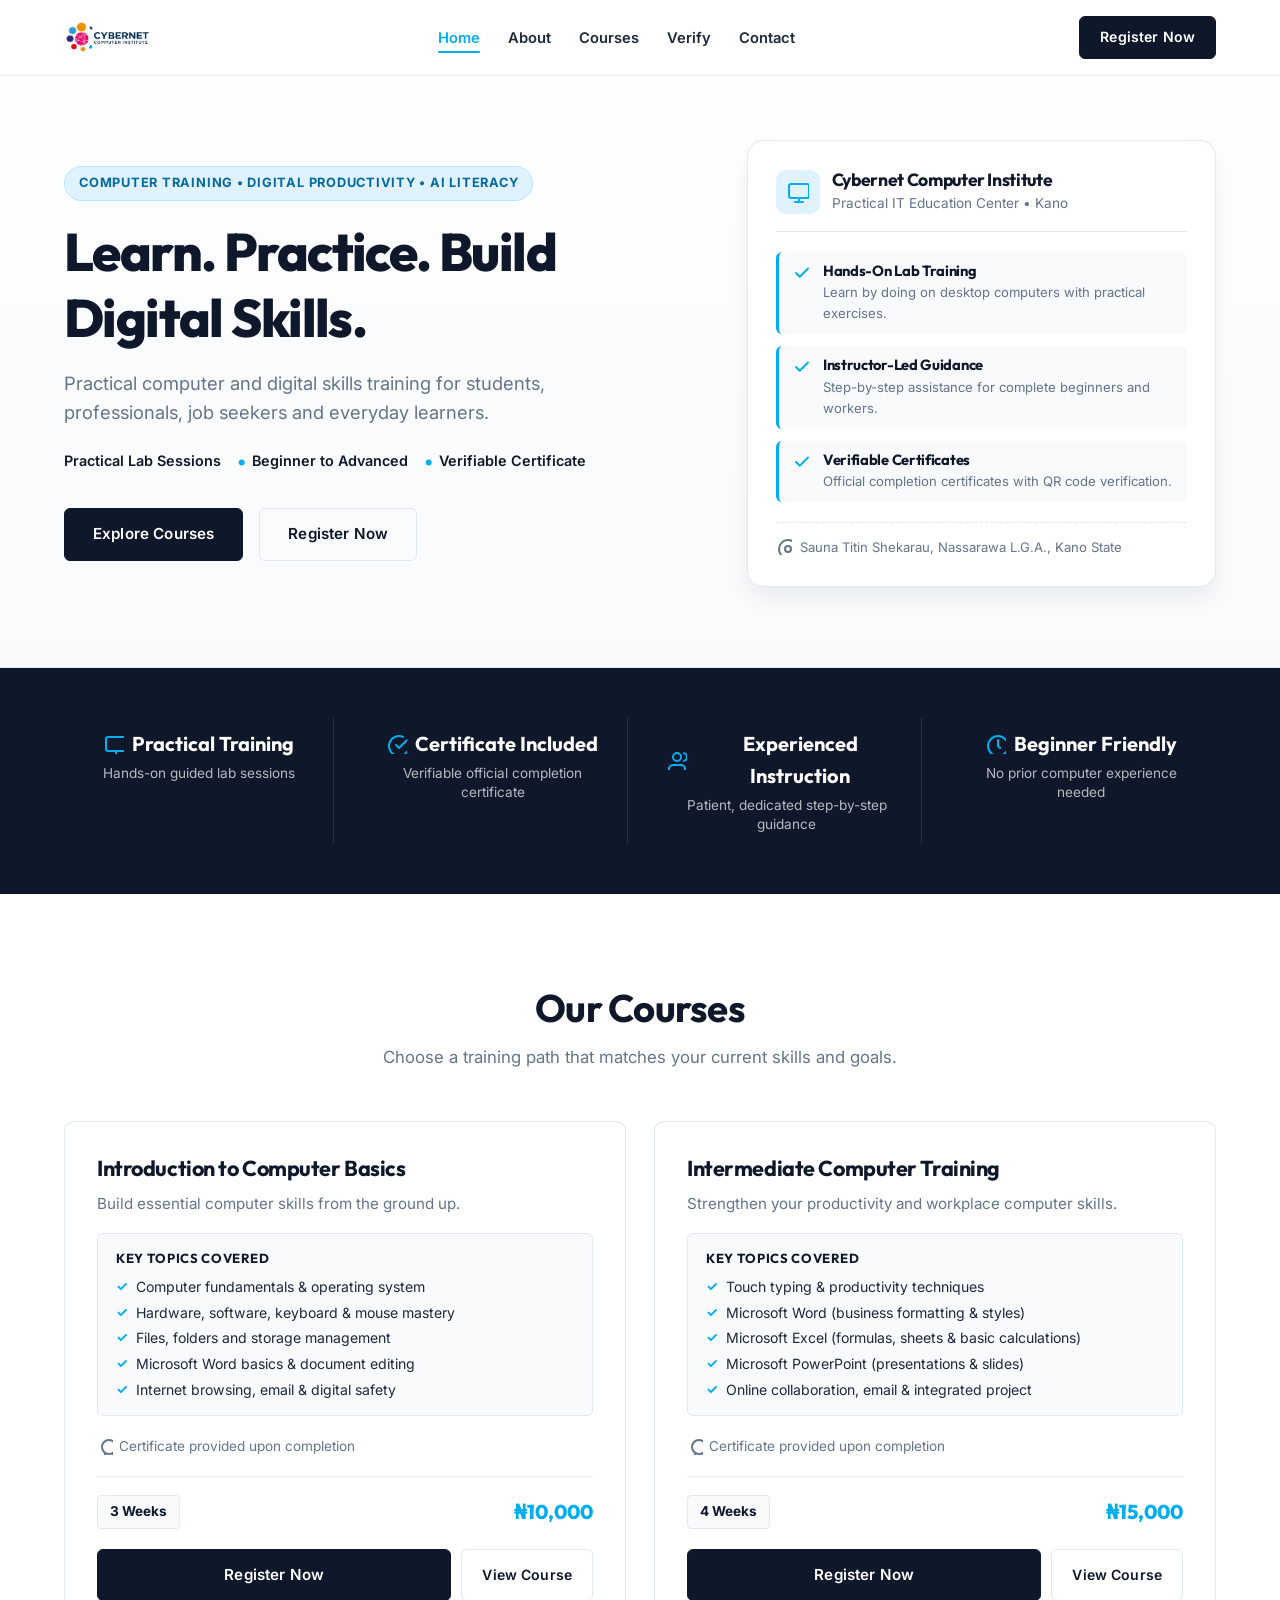
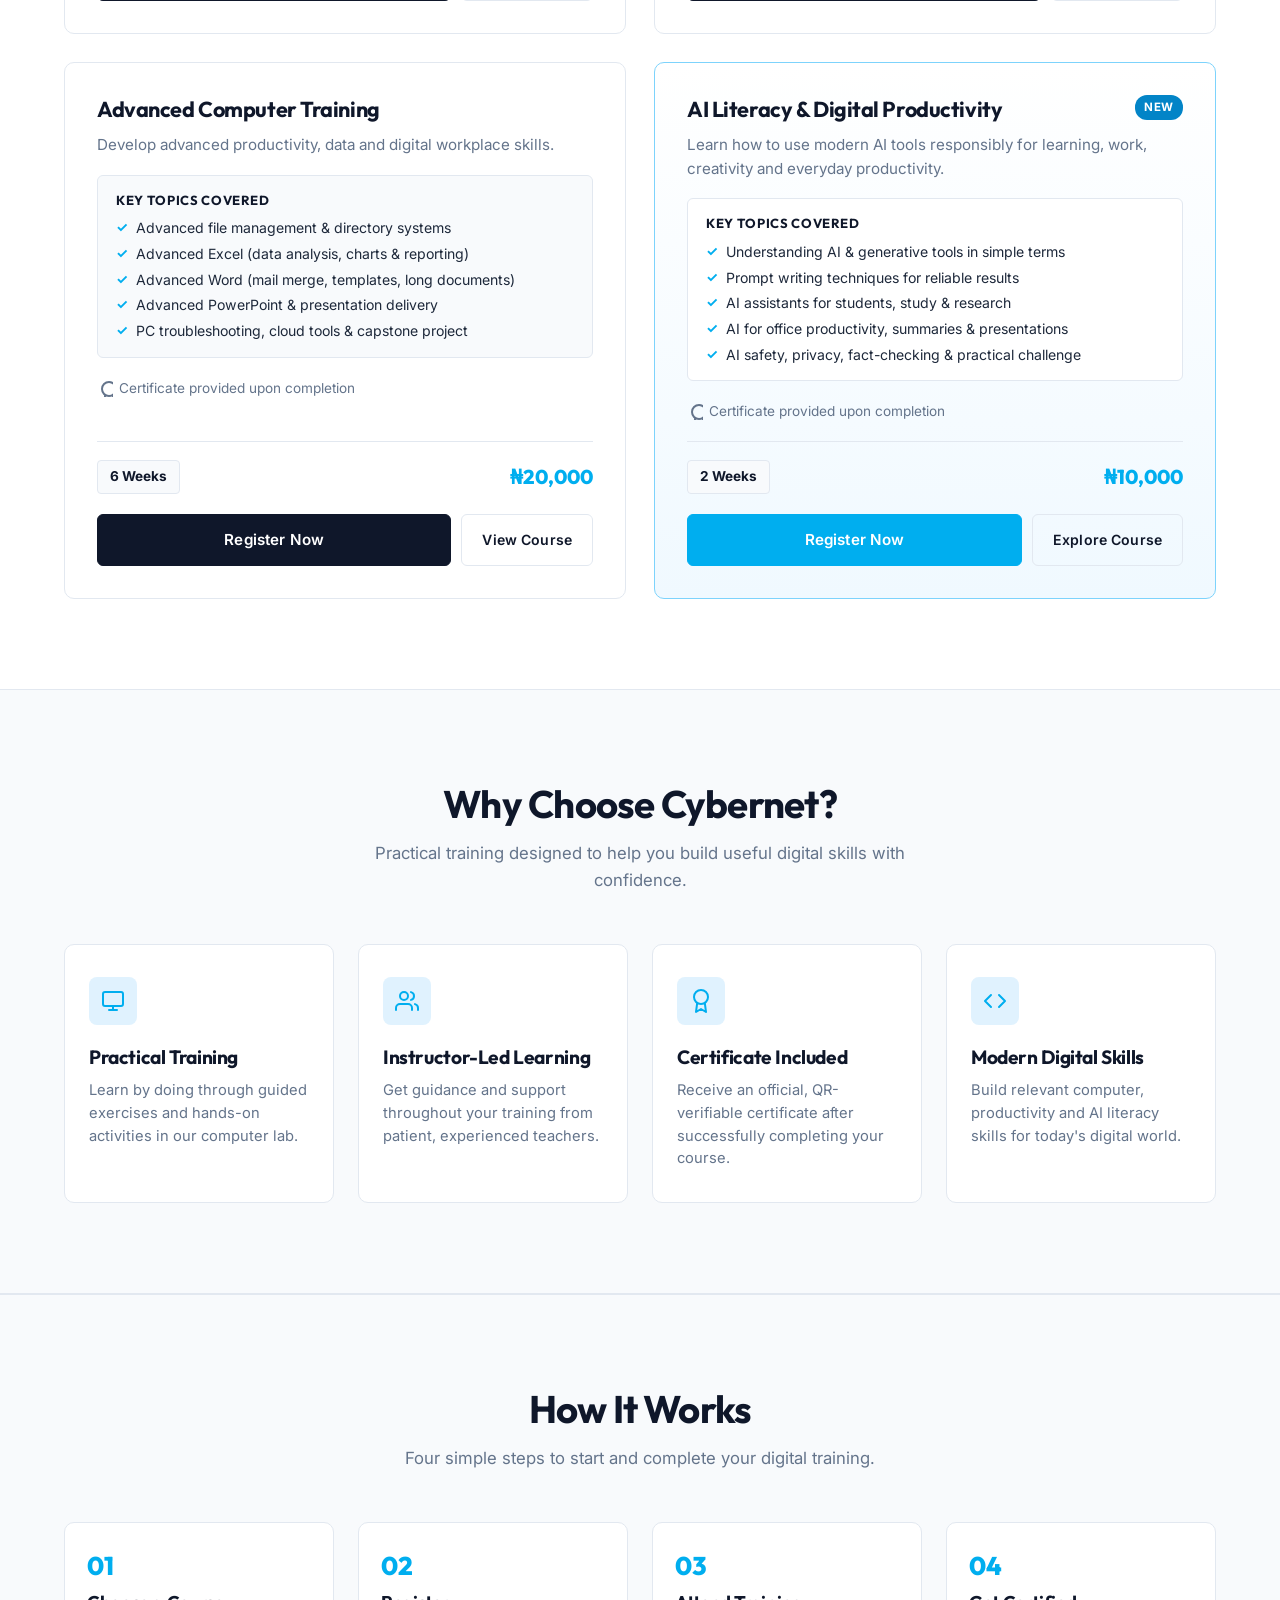
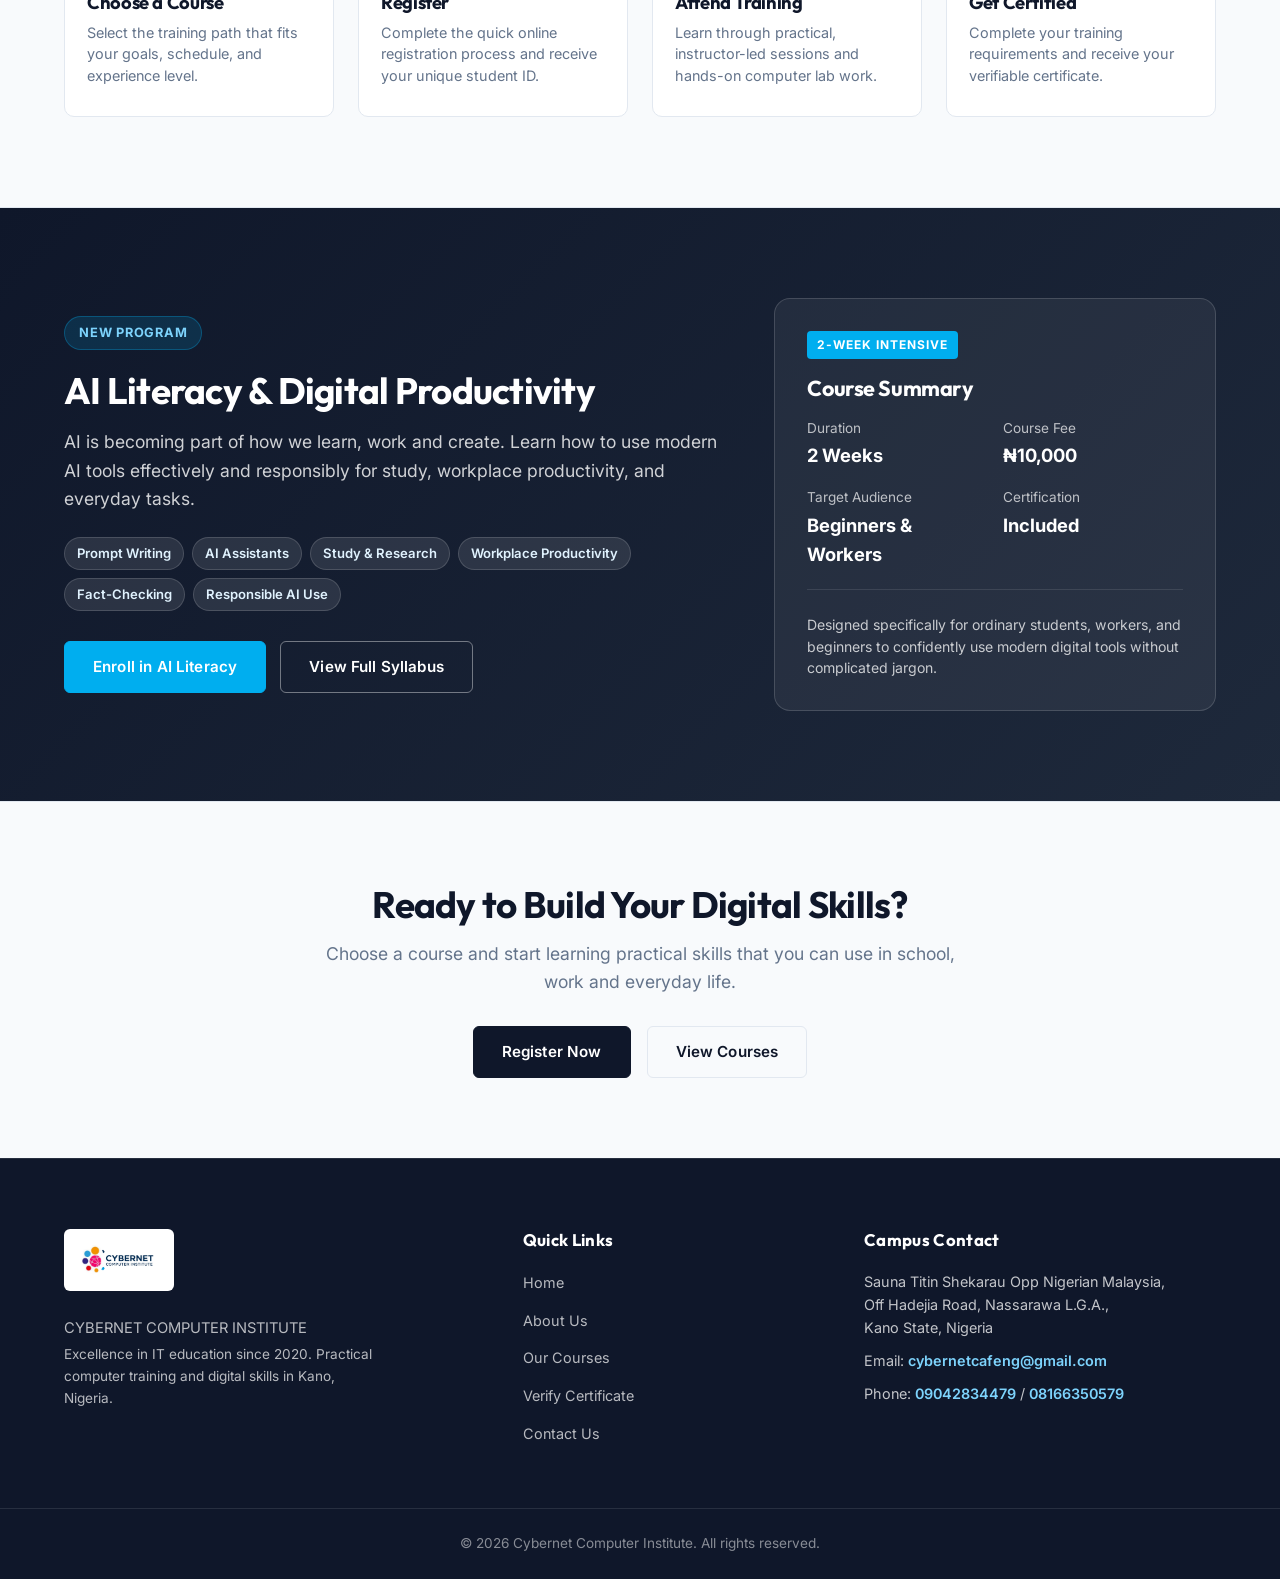
==== commit 96ab1ea8: "feat(ui): refine frontend UI/UX and enhance authenticity for Cybernet Computer Institute" ====
--- a/index.html
+++ b/index.html
@@ -6,7 +6,7 @@
     <meta name="viewport" content="width=device-width, initial-scale=1.0">
     <title>Cybernet Computer Institute | Computer & AI Training in Kano</title>
     <meta name="description"
-        content="Cybernet Computer Institute provides practical computer, digital productivity and AI literacy training in Kano State, Nigeria.">
+        content="Practical computer training, digital productivity, and AI literacy skills for students, job seekers, and professionals in Kano State, Nigeria.">
     <!-- Google Fonts -->
     <link rel="preconnect" href="https://fonts.googleapis.com">
     <link rel="preconnect" href="https://fonts.gstatic.com" crossorigin>
@@ -19,11 +19,11 @@
 <body>
 
     <!-- Navbar -->
-    <nav class="navbar">
+    <nav class="navbar" id="main-navbar">
         <div class="container navbar-content">
             <div class="logo">
-                <a href="index.html">
-                    <img src="static/logo.png" alt="Cybernet Computer Institute" class="logo-img">
+                <a href="index.html" class="logo-link">
+                    <img src="static/logo.png" alt="Cybernet Computer Institute Logo" class="logo-img">
                 </a>
             </div>
             <ul class="nav-links">
@@ -36,57 +36,171 @@
             <div class="nav-cta">
                 <a href="register.html" class="btn btn-primary btn-sm">Register Now</a>
             </div>
+            <!-- Mobile Hamburger Button -->
+            <button class="mobile-menu-btn" id="mobile-menu-btn" aria-label="Toggle navigation menu" aria-expanded="false">
+                <svg xmlns="http://www.w3.org/2000/svg" width="26" height="26" fill="none" stroke="currentColor"
+                    stroke-width="2" stroke-linecap="round" stroke-linejoin="round">
+                    <line x1="3" y1="12" x2="21" y2="12"></line>
+                    <line x1="3" y1="6" x2="21" y2="6"></line>
+                    <line x1="3" y1="18" x2="21" y2="18"></line>
+                </svg>
+            </button>
         </div>
     </nav>
+
+    <!-- Mobile Navigation Drawer -->
+    <div class="mobile-nav-drawer" id="mobile-nav-drawer">
+        <div class="mobile-nav-links">
+            <a href="index.html" class="active">Home</a>
+            <a href="about.html">About Us</a>
+            <a href="courses.html">Our Courses</a>
+            <a href="verify.html">Verify Certificate</a>
+            <a href="contact.html">Contact</a>
+        </div>
+        <a href="register.html" class="btn btn-primary btn-full">Register Now</a>
+    </div>
 
     <!-- Hero Section -->
     <header class="hero">
         <div class="container hero-content">
             <div class="hero-text">
-                <span class="label">Empowering Digital Futures</span>
-                <h1>Practical Computer & AI Training in Kano</h1>
-                <p>Join Cybernet Computer Institute to master foundational IT skills, office productivity, and modern AI literacy needed to thrive in your study, work, and career.</p>
+                <span class="label">Computer Training • Digital Productivity • AI Literacy</span>
+                <h1>Learn. Practice. Build Digital Skills.</h1>
+                <p class="hero-lead">Practical computer and digital skills training for students, professionals, job seekers and everyday learners.</p>
+                
+                <div class="hero-pills">
+                    <span>Practical Lab Sessions</span>
+                    <span>Beginner to Advanced</span>
+                    <span>Verifiable Certificate</span>
+                </div>
+
                 <div class="hero-btns">
-                    <a href="courses.html" class="btn btn-primary">Browse All Courses</a>
-                    <a href="register.html" class="btn btn-outline">Enroll Today</a>
-                </div>
-            </div>
-            <div class="hero-image">
-                <div class="image-decoration"></div>
-                <img src="static/hero-student.jpg" alt="Students learning at Cybernet Computer Institute" class="main-hero-img">
+                    <a href="#courses" class="btn btn-primary">Explore Courses</a>
+                    <a href="register.html" class="btn btn-outline">Register Now</a>
+                </div>
+            </div>
+
+            <!-- Hero Visual Card -->
+            <div class="hero-visual">
+                <div class="hero-visual-card">
+                    <div class="hero-visual-header">
+                        <div class="hero-visual-icon">
+                            <svg xmlns="http://www.w3.org/2000/svg" width="22" height="22" fill="none" stroke="currentColor" stroke-width="2" stroke-linecap="round" stroke-linejoin="round">
+                                <rect x="2" y="3" width="20" height="14" rx="2" ry="2"></rect>
+                                <line x1="8" y1="21" x2="16" y2="21"></line>
+                                <line x1="12" y1="17" x2="12" y2="21"></line>
+                            </svg>
+                        </div>
+                        <div class="hero-visual-header-text">
+                            <h3>Cybernet Computer Institute</h3>
+                            <p>Practical IT Education Center • Kano</p>
+                        </div>
+                    </div>
+
+                    <div class="hero-features-list">
+                        <div class="hero-feature-item">
+                            <svg xmlns="http://www.w3.org/2000/svg" width="18" height="18" viewBox="0 0 24 24" fill="none" stroke="currentColor" stroke-width="2.5" stroke-linecap="round" stroke-linejoin="round">
+                                <polyline points="20 6 9 17 4 12"></polyline>
+                            </svg>
+                            <div class="hero-feature-item-text">
+                                <h4>Hands-On Lab Training</h4>
+                                <p>Learn by doing on desktop computers with practical exercises.</p>
+                            </div>
+                        </div>
+
+                        <div class="hero-feature-item">
+                            <svg xmlns="http://www.w3.org/2000/svg" width="18" height="18" viewBox="0 0 24 24" fill="none" stroke="currentColor" stroke-width="2.5" stroke-linecap="round" stroke-linejoin="round">
+                                <polyline points="20 6 9 17 4 12"></polyline>
+                            </svg>
+                            <div class="hero-feature-item-text">
+                                <h4>Instructor-Led Guidance</h4>
+                                <p>Step-by-step assistance for complete beginners and workers.</p>
+                            </div>
+                        </div>
+
+                        <div class="hero-feature-item">
+                            <svg xmlns="http://www.w3.org/2000/svg" width="18" height="18" viewBox="0 0 24 24" fill="none" stroke="currentColor" stroke-width="2.5" stroke-linecap="round" stroke-linejoin="round">
+                                <polyline points="20 6 9 17 4 12"></polyline>
+                            </svg>
+                            <div class="hero-feature-item-text">
+                                <h4>Verifiable Certificates</h4>
+                                <p>Official completion certificates with QR code verification.</p>
+                            </div>
+                        </div>
+                    </div>
+
+                    <div class="hero-campus-badge">
+                        <svg xmlns="http://www.w3.org/2000/svg" width="16" height="16" fill="none" stroke="currentColor" stroke-width="2" stroke-linecap="round" stroke-linejoin="round">
+                            <path d="M21 10c0 7-9 13-9 13s-9-6-9-13a9 9 0 0 1 18 0z"></path>
+                            <circle cx="12" cy="10" r="3"></circle>
+                        </svg>
+                        <span>Sauna Titin Shekarau, Nassarawa L.G.A., Kano State</span>
+                    </div>
+                </div>
             </div>
         </div>
     </header>
 
-    <!-- Stats Section -->
-    <section class="stats">
-        <div class="container stats-grid">
-            <div class="stat-item">
-                <span class="stat-number">6+</span>
-                <p class="stat-label">Years Excellence</p>
-            </div>
-            <div class="stat-item">
-                <span class="stat-number">150+</span>
-                <p class="stat-label">Students Trained</p>
-            </div>
-            <div class="stat-item">
-                <span class="stat-number">4</span>
-                <p class="stat-label">Structured Courses</p>
-            </div>
-            <div class="stat-item">
-                <span class="stat-number">100%</span>
-                <p class="stat-label">Practical Focus</p>
+    <!-- Trust / Highlights Section (Authentic Statements) -->
+    <section class="trust-strip">
+        <div class="container trust-grid">
+            <div class="trust-item">
+                <div class="trust-title">
+                    <svg xmlns="http://www.w3.org/2000/svg" width="20" height="20" fill="none" stroke="currentColor" stroke-width="2" stroke-linecap="round" stroke-linejoin="round">
+                        <rect x="2" y="3" width="20" height="14" rx="2" ry="2"></rect>
+                        <line x1="8" y1="21" x2="16" y2="21"></line>
+                        <line x1="12" y1="17" x2="12" y2="21"></line>
+                    </svg>
+                    <span>Practical Training</span>
+                </div>
+                <p class="trust-desc">Hands-on guided lab sessions</p>
+            </div>
+
+            <div class="trust-item">
+                <div class="trust-title">
+                    <svg xmlns="http://www.w3.org/2000/svg" width="20" height="20" fill="none" stroke="currentColor" stroke-width="2" stroke-linecap="round" stroke-linejoin="round">
+                        <path d="M22 11.08V12a10 10 0 1 1-5.93-9.14"></path>
+                        <polyline points="22 4 12 14.01 9 11.01"></polyline>
+                    </svg>
+                    <span>Certificate Included</span>
+                </div>
+                <p class="trust-desc">Verifiable official completion certificate</p>
+            </div>
+
+            <div class="trust-item">
+                <div class="trust-title">
+                    <svg xmlns="http://www.w3.org/2000/svg" width="20" height="20" fill="none" stroke="currentColor" stroke-width="2" stroke-linecap="round" stroke-linejoin="round">
+                        <path d="M17 21v-2a4 4 0 0 0-4-4H5a4 4 0 0 0-4 4v2"></path>
+                        <circle cx="9" cy="7" r="4"></circle>
+                        <path d="M23 21v-2a4 4 0 0 0-3-3.87"></path>
+                        <path d="M16 3.13a4 4 0 0 1 0 7.75"></path>
+                    </svg>
+                    <span>Experienced Instruction</span>
+                </div>
+                <p class="trust-desc">Patient, dedicated step-by-step guidance</p>
+            </div>
+
+            <div class="trust-item">
+                <div class="trust-title">
+                    <svg xmlns="http://www.w3.org/2000/svg" width="20" height="20" fill="none" stroke="currentColor" stroke-width="2" stroke-linecap="round" stroke-linejoin="round">
+                        <circle cx="12" cy="12" r="10"></circle>
+                        <polyline points="12 6 12 12 14 14"></polyline>
+                    </svg>
+                    <span>Beginner Friendly</span>
+                </div>
+                <p class="trust-desc">No prior computer experience needed</p>
             </div>
         </div>
     </section>
 
-    <!-- Featured Courses Section -->
-    <section class="courses">
+    <!-- Our Courses Section -->
+    <section class="courses" id="courses">
         <div class="container">
             <div class="section-header">
-                <h2>Our Training Programs</h2>
-                <p>Industry-aligned curriculum tailored for beginners, students, job seekers, and working professionals.</p>
-            </div>
+                <h2>Our Courses</h2>
+                <p>Choose a training path that matches your current skills and goals.</p>
+            </div>
+
             <div class="course-grid">
                 <!-- Course 1 -->
                 <div class="course-card">
@@ -94,12 +208,36 @@
                         <div class="course-header-row">
                             <h3>Introduction to Computer Basics</h3>
                         </div>
-                        <p class="course-desc">Learn essential computer skills, operating systems, and digital basics from the ground up.</p>
+                        <p class="course-desc">Build essential computer skills from the ground up.</p>
+                        
+                        <div class="course-topics-container">
+                            <h4>Key Topics Covered</h4>
+                            <ul class="course-topics-list">
+                                <li>Computer fundamentals & operating system</li>
+                                <li>Hardware, software, keyboard & mouse mastery</li>
+                                <li>Files, folders and storage management</li>
+                                <li>Microsoft Word basics & document editing</li>
+                                <li>Internet browsing, email & digital safety</li>
+                            </ul>
+                        </div>
+
+                        <div class="course-cert-info">
+                            <svg xmlns="http://www.w3.org/2000/svg" width="16" height="16" fill="none" stroke="currentColor" stroke-width="2" stroke-linecap="round" stroke-linejoin="round">
+                                <circle cx="12" cy="8" r="7"></circle>
+                                <polyline points="8.21 13.89 7 23 12 20 17 23 15.79 13.88"></polyline>
+                            </svg>
+                            <span>Certificate provided upon completion</span>
+                        </div>
+
                         <div class="course-meta">
                             <span class="duration">3 Weeks</span>
                             <span class="price">₦10,000</span>
                         </div>
-                        <a href="register.html?course=Introduction%20to%20Computer%20Basics" class="btn btn-primary btn-full" style="margin-top: 20px;">Register Now</a>
+
+                        <div style="display: flex; gap: 10px; margin-top: 20px;">
+                            <a href="register.html?course=Introduction%20to%20Computer%20Basics" class="btn btn-primary" style="flex: 1;">Register Now</a>
+                            <a href="courses.html" class="btn btn-outline btn-sm">View Course</a>
+                        </div>
                     </div>
                 </div>
 
@@ -109,12 +247,36 @@
                         <div class="course-header-row">
                             <h3>Intermediate Computer Training</h3>
                         </div>
-                        <p class="course-desc">Build stronger digital productivity skills using Microsoft Office, typing, and online collaboration tools.</p>
+                        <p class="course-desc">Strengthen your productivity and workplace computer skills.</p>
+                        
+                        <div class="course-topics-container">
+                            <h4>Key Topics Covered</h4>
+                            <ul class="course-topics-list">
+                                <li>Touch typing & productivity techniques</li>
+                                <li>Microsoft Word (business formatting & styles)</li>
+                                <li>Microsoft Excel (formulas, sheets & basic calculations)</li>
+                                <li>Microsoft PowerPoint (presentations & slides)</li>
+                                <li>Online collaboration, email & integrated project</li>
+                            </ul>
+                        </div>
+
+                        <div class="course-cert-info">
+                            <svg xmlns="http://www.w3.org/2000/svg" width="16" height="16" fill="none" stroke="currentColor" stroke-width="2" stroke-linecap="round" stroke-linejoin="round">
+                                <circle cx="12" cy="8" r="7"></circle>
+                                <polyline points="8.21 13.89 7 23 12 20 17 23 15.79 13.88"></polyline>
+                            </svg>
+                            <span>Certificate provided upon completion</span>
+                        </div>
+
                         <div class="course-meta">
                             <span class="duration">4 Weeks</span>
                             <span class="price">₦15,000</span>
                         </div>
-                        <a href="register.html?course=Intermediate%20Computer%20Training" class="btn btn-primary btn-full" style="margin-top: 20px;">Register Now</a>
+
+                        <div style="display: flex; gap: 10px; margin-top: 20px;">
+                            <a href="register.html?course=Intermediate%20Computer%20Training" class="btn btn-primary" style="flex: 1;">Register Now</a>
+                            <a href="courses.html" class="btn btn-outline btn-sm">View Course</a>
+                        </div>
                     </div>
                 </div>
 
@@ -124,80 +286,242 @@
                         <div class="course-header-row">
                             <h3>Advanced Computer Training</h3>
                         </div>
-                        <p class="course-desc">Take your computer and digital productivity skills further with advanced practical training, data analysis, and reporting.</p>
+                        <p class="course-desc">Develop advanced productivity, data and digital workplace skills.</p>
+                        
+                        <div class="course-topics-container">
+                            <h4>Key Topics Covered</h4>
+                            <ul class="course-topics-list">
+                                <li>Advanced file management & directory systems</li>
+                                <li>Advanced Excel (data analysis, charts & reporting)</li>
+                                <li>Advanced Word (mail merge, templates, long documents)</li>
+                                <li>Advanced PowerPoint & presentation delivery</li>
+                                <li>PC troubleshooting, cloud tools & capstone project</li>
+                            </ul>
+                        </div>
+
+                        <div class="course-cert-info">
+                            <svg xmlns="http://www.w3.org/2000/svg" width="16" height="16" fill="none" stroke="currentColor" stroke-width="2" stroke-linecap="round" stroke-linejoin="round">
+                                <circle cx="12" cy="8" r="7"></circle>
+                                <polyline points="8.21 13.89 7 23 12 20 17 23 15.79 13.88"></polyline>
+                            </svg>
+                            <span>Certificate provided upon completion</span>
+                        </div>
+
                         <div class="course-meta">
                             <span class="duration">6 Weeks</span>
                             <span class="price">₦20,000</span>
                         </div>
-                        <a href="register.html?course=Advanced%20Computer%20Training" class="btn btn-primary btn-full" style="margin-top: 20px;">Register Now</a>
+
+                        <div style="display: flex; gap: 10px; margin-top: 20px;">
+                            <a href="register.html?course=Advanced%20Computer%20Training" class="btn btn-primary" style="flex: 1;">Register Now</a>
+                            <a href="courses.html" class="btn btn-outline btn-sm">View Course</a>
+                        </div>
                     </div>
                 </div>
 
                 <!-- Course 4 -->
-                <div class="course-card">
+                <div class="course-card highlighted-course">
                     <div class="course-content">
                         <div class="course-header-row">
                             <h3>AI Literacy & Digital Productivity</h3>
                             <span class="badge-new">NEW</span>
                         </div>
-                        <p class="course-desc">Learn how to understand and use AI tools for study, work, creativity and everyday productivity.</p>
+                        <p class="course-desc">Learn how to use modern AI tools responsibly for learning, work, creativity and everyday productivity.</p>
+                        
+                        <div class="course-topics-container">
+                            <h4>Key Topics Covered</h4>
+                            <ul class="course-topics-list">
+                                <li>Understanding AI & generative tools in simple terms</li>
+                                <li>Prompt writing techniques for reliable results</li>
+                                <li>AI assistants for students, study & research</li>
+                                <li>AI for office productivity, summaries & presentations</li>
+                                <li>AI safety, privacy, fact-checking & practical challenge</li>
+                            </ul>
+                        </div>
+
+                        <div class="course-cert-info">
+                            <svg xmlns="http://www.w3.org/2000/svg" width="16" height="16" fill="none" stroke="currentColor" stroke-width="2" stroke-linecap="round" stroke-linejoin="round">
+                                <circle cx="12" cy="8" r="7"></circle>
+                                <polyline points="8.21 13.89 7 23 12 20 17 23 15.79 13.88"></polyline>
+                            </svg>
+                            <span>Certificate provided upon completion</span>
+                        </div>
+
                         <div class="course-meta">
                             <span class="duration">2 Weeks</span>
                             <span class="price">₦10,000</span>
                         </div>
-                        <a href="register.html?course=AI%20Literacy%20%26%20Digital%20Productivity" class="btn btn-primary btn-full" style="margin-top: 20px;">Register Now</a>
-                    </div>
-                </div>
-            </div>
-            <div style="text-align: center; margin-top: 48px;">
-                <a href="courses.html" class="btn btn-outline">View Detailed Syllabus & Course Topics →</a>
+
+                        <div style="display: flex; gap: 10px; margin-top: 20px;">
+                            <a href="register.html?course=AI%20Literacy%20%26%20Digital%20Productivity" class="btn btn-accent" style="flex: 1;">Register Now</a>
+                            <a href="courses.html" class="btn btn-outline btn-sm">Explore Course</a>
+                        </div>
+                    </div>
+                </div>
             </div>
         </div>
     </section>
 
-    <!-- Features -->
-    <section class="features" style="background-color: var(--bg-white);">
+    <!-- Why Choose Cybernet Section (4 Cards) -->
+    <section class="features" style="background-color: var(--bg-light); border-top: 1px solid var(--border-color); border-bottom: 1px solid var(--border-color);">
         <div class="container">
             <div class="section-header">
                 <h2>Why Choose Cybernet?</h2>
-                <p>We provide a supportive and modern environment designed to help you reach your full potential.</p>
-            </div>
+                <p>Practical training designed to help you build useful digital skills with confidence.</p>
+            </div>
+
             <div class="feature-grid">
+                <!-- Card 1 -->
                 <div class="feature-card">
                     <div class="feature-icon">
-                        <svg xmlns="http://www.w3.org/2000/svg" width="24" height="24" fill="none" stroke="currentColor"
-                            stroke-width="2" stroke-linecap="round" stroke-linejoin="round">
-                            <path d="M22 10v6M2 10l10-5 10 5-10 5z" />
-                            <path d="M6 12v5c3 3 9 3 12 0v-5" />
+                        <svg xmlns="http://www.w3.org/2000/svg" width="24" height="24" fill="none" stroke="currentColor" stroke-width="2" stroke-linecap="round" stroke-linejoin="round">
+                            <rect x="2" y="3" width="20" height="14" rx="2" ry="2"></rect>
+                            <line x1="8" y1="21" x2="16" y2="21"></line>
+                            <line x1="12" y1="17" x2="12" y2="21"></line>
                         </svg>
                     </div>
-                    <h3>Practical Education</h3>
-                    <p>Our curriculum emphasizes real hands-on lab sessions ensuring you build confidence on real-world computers and applications.</p>
-                </div>
+                    <h3>Practical Training</h3>
+                    <p>Learn by doing through guided exercises and hands-on activities in our computer lab.</p>
+                </div>
+
+                <!-- Card 2 -->
                 <div class="feature-card">
                     <div class="feature-icon">
-                        <svg xmlns="http://www.w3.org/2000/svg" width="24" height="24" fill="none" stroke="currentColor"
-                            stroke-width="2" stroke-linecap="round" stroke-linejoin="round">
-                            <path d="M17 21v-2a4 4 0 0 0-4-4H5a4 4 0 0 0-4 4v2" />
-                            <circle cx="9" cy="7" r="4" />
-                            <path d="M23 21v-2a4 4 0 0 0-3-3.87" />
-                            <path d="M16 3.13a4 4 0 0 1 0 7.75" />
+                        <svg xmlns="http://www.w3.org/2000/svg" width="24" height="24" fill="none" stroke="currentColor" stroke-width="2" stroke-linecap="round" stroke-linejoin="round">
+                            <path d="M17 21v-2a4 4 0 0 0-4-4H5a4 4 0 0 0-4 4v2"></path>
+                            <circle cx="9" cy="7" r="4"></circle>
+                            <path d="M23 21v-2a4 4 0 0 0-3-3.87"></path>
+                            <path d="M16 3.13a4 4 0 0 1 0 7.75"></path>
                         </svg>
                     </div>
-                    <h3>Dedicated Mentorship</h3>
-                    <p>Learn step-by-step from patient, experienced instructors committed to your personal learning progress.</p>
-                </div>
+                    <h3>Instructor-Led Learning</h3>
+                    <p>Get guidance and support throughout your training from patient, experienced teachers.</p>
+                </div>
+
+                <!-- Card 3 -->
                 <div class="feature-card">
                     <div class="feature-icon">
-                        <svg xmlns="http://www.w3.org/2000/svg" width="24" height="24" fill="none" stroke="currentColor"
-                            stroke-width="2" stroke-linecap="round" stroke-linejoin="round">
-                            <path d="M4 19.5A2.5 2.5 0 0 1 6.5 17H20" />
-                            <path d="M6.5 2H20v20H6.5A2.5 2.5 0 0 1 4 19.5v-15A2.5 2.5 0 0 1 6.5 2z" />
+                        <svg xmlns="http://www.w3.org/2000/svg" width="24" height="24" fill="none" stroke="currentColor" stroke-width="2" stroke-linecap="round" stroke-linejoin="round">
+                            <circle cx="12" cy="8" r="7"></circle>
+                            <polyline points="8.21 13.89 7 23 12 20 17 23 15.79 13.88"></polyline>
                         </svg>
                     </div>
-                    <h3>Verifiable Certification</h3>
-                    <p>Every graduate receives an authentic, QR-verifiable certificate recognized for academic and professional applications.</p>
-                </div>
+                    <h3>Certificate Included</h3>
+                    <p>Receive an official, QR-verifiable certificate after successfully completing your course.</p>
+                </div>
+
+                <!-- Card 4 -->
+                <div class="feature-card">
+                    <div class="feature-icon">
+                        <svg xmlns="http://www.w3.org/2000/svg" width="24" height="24" fill="none" stroke="currentColor" stroke-width="2" stroke-linecap="round" stroke-linejoin="round">
+                            <polyline points="16 18 22 12 16 6"></polyline>
+                            <polyline points="8 6 2 12 8 18"></polyline>
+                        </svg>
+                    </div>
+                    <h3>Modern Digital Skills</h3>
+                    <p>Build relevant computer, productivity and AI literacy skills for today's digital world.</p>
+                </div>
+            </div>
+        </div>
+    </section>
+
+    <!-- How Training Works Section (4 Steps) -->
+    <section class="how-it-works">
+        <div class="container">
+            <div class="section-header">
+                <h2>How It Works</h2>
+                <p>Four simple steps to start and complete your digital training.</p>
+            </div>
+
+            <div class="steps-grid">
+                <div class="step-card">
+                    <div class="step-num">01</div>
+                    <h3>Choose a Course</h3>
+                    <p>Select the training path that fits your goals, schedule, and experience level.</p>
+                </div>
+
+                <div class="step-card">
+                    <div class="step-num">02</div>
+                    <h3>Register</h3>
+                    <p>Complete the quick online registration process and receive your unique student ID.</p>
+                </div>
+
+                <div class="step-card">
+                    <div class="step-num">03</div>
+                    <h3>Attend Training</h3>
+                    <p>Learn through practical, instructor-led sessions and hands-on computer lab work.</p>
+                </div>
+
+                <div class="step-card">
+                    <div class="step-num">04</div>
+                    <h3>Get Certified</h3>
+                    <p>Complete your training requirements and receive your verifiable certificate.</p>
+                </div>
+            </div>
+        </div>
+    </section>
+
+    <!-- AI Literacy Feature Section -->
+    <section class="ai-feature-section">
+        <div class="container ai-feature-content">
+            <div class="ai-feature-text">
+                <span class="label" style="background: rgba(0, 174, 239, 0.15); color: #7DD3FC; border-color: rgba(0, 174, 239, 0.3);">New Program</span>
+                <h2>AI Literacy & Digital Productivity</h2>
+                <p class="ai-lead">AI is becoming part of how we learn, work and create. Learn how to use modern AI tools effectively and responsibly for study, workplace productivity, and everyday tasks.</p>
+                
+                <div class="ai-pill-tags">
+                    <span class="ai-pill-tag">Prompt Writing</span>
+                    <span class="ai-pill-tag">AI Assistants</span>
+                    <span class="ai-pill-tag">Study & Research</span>
+                    <span class="ai-pill-tag">Workplace Productivity</span>
+                    <span class="ai-pill-tag">Fact-Checking</span>
+                    <span class="ai-pill-tag">Responsible AI Use</span>
+                </div>
+
+                <div style="display: flex; gap: 14px; flex-wrap: wrap;">
+                    <a href="register.html?course=AI%20Literacy%20%26%20Digital%20Productivity" class="btn btn-accent">Enroll in AI Literacy</a>
+                    <a href="courses.html" class="btn btn-outline-white">View Full Syllabus</a>
+                </div>
+            </div>
+
+            <div class="ai-feature-card">
+                <span class="ai-card-badge">2-Week Intensive</span>
+                <h3>Course Summary</h3>
+                
+                <div class="ai-spec-grid">
+                    <div class="ai-spec-item">
+                        Duration
+                        <strong>2 Weeks</strong>
+                    </div>
+                    <div class="ai-spec-item">
+                        Course Fee
+                        <strong>₦10,000</strong>
+                    </div>
+                    <div class="ai-spec-item">
+                        Target Audience
+                        <strong>Beginners & Workers</strong>
+                    </div>
+                    <div class="ai-spec-item">
+                        Certification
+                        <strong>Included</strong>
+                    </div>
+                </div>
+
+                <p style="font-size: 0.88rem; color: rgba(255, 255, 255, 0.75); line-height: 1.5; margin: 0;">
+                    Designed specifically for ordinary students, workers, and beginners to confidently use modern digital tools without complicated jargon.
+                </p>
+            </div>
+        </div>
+    </section>
+
+    <!-- Final Registration CTA -->
+    <section class="final-cta">
+        <div class="container final-cta-box">
+            <h2>Ready to Build Your Digital Skills?</h2>
+            <p>Choose a course and start learning practical skills that you can use in school, work and everyday life.</p>
+            <div class="final-cta-btns">
+                <a href="register.html" class="btn btn-primary">Register Now</a>
+                <a href="courses.html" class="btn btn-outline">View Courses</a>
             </div>
         </div>
     </section>
@@ -206,27 +530,31 @@
     <footer class="footer">
         <div class="container footer-content">
             <div class="footer-info">
-                <div class="logo">
+                <div class="logo-box">
                     <img src="static/logo.png" alt="Cybernet Computer Institute Logo" class="logo-img">
                 </div>
-                <p>Excellence in IT education since 2020. Providing quality training for the next generation of digital leaders.</p>
+                <p>CYBERNET COMPUTER INSTITUTE</p>
+                <p style="font-size: 0.85rem; margin-top: 4px;">Excellence in IT education since 2020. Practical computer training and digital skills in Kano, Nigeria.</p>
             </div>
             <div class="footer-links">
                 <h4>Quick Links</h4>
                 <ul>
                     <li><a href="index.html">Home</a></li>
                     <li><a href="about.html">About Us</a></li>
-                    <li><a href="courses.html">Courses</a></li>
+                    <li><a href="courses.html">Our Courses</a></li>
                     <li><a href="verify.html">Verify Certificate</a></li>
-                    <li><a href="contact.html">Contact</a></li>
+                    <li><a href="contact.html">Contact Us</a></li>
                 </ul>
             </div>
             <div class="footer-contact">
-                <h4>Contact Us</h4>
-                <p>Sauna Titin Shekarau Opp Nigerian Malaysia, Off Hadejia Road, Nassarawa L.G.A., Kano State.</p>
-                <p style="margin-top: 10px;">Email: cybernetcafeng@gmail.com</p>
-                <p>Phone: 09042834479</p>
-                <p>Phone: 08166350579</p>
+                <h4>Campus Contact</h4>
+                <p>
+                    Sauna Titin Shekarau Opp Nigerian Malaysia,<br>
+                    Off Hadejia Road, Nassarawa L.G.A.,<br>
+                    Kano State, Nigeria
+                </p>
+                <p>Email: <a href="mailto:cybernetcafeng@gmail.com">cybernetcafeng@gmail.com</a></p>
+                <p>Phone: <a href="tel:09042834479">09042834479</a> / <a href="tel:08166350579">08166350579</a></p>
             </div>
         </div>
         <div class="footer-bottom">
@@ -236,6 +564,7 @@
         </div>
     </footer>
 
+    <script src="script.js"></script>
 </body>
 
 </html>
--- a/style.css
+++ b/style.css
@@ -1,20 +1,23 @@
 /* 
-    CYBERNET COMPUTER INSTITUTE - International Premium Redesign
-    Theme: Academic, Modern, Trustworthy, Minimalist
+    CYBERNET COMPUTER INSTITUTE - Official Stylesheet
+    Theme: Professional, Practical, Educational, Modern, Trustworthy
 */
 
 :root {
-    /* Colors derived from Logo - Refined for Premium Feel */
-    --primary-navy: #0F172A;   /* Deeper, more academic navy */
-    --logo-blue: #00AEEF;      /* Primary Accent */
-    --logo-orange: #F7941D;    /* Highlight Accent */
-    --logo-red: #ED1C24;       
+    /* Brand Palette */
+    --primary-navy: #0F172A;   /* Deep Navy */
+    --navy-light: #1E293B;     /* Slate Navy */
+    --logo-blue: #00AEEF;      /* Cybernet Blue Accent */
+    --blue-hover: #0096ce;     /* Blue Hover */
+    --blue-soft: #E0F2FE;      /* Soft Light Blue Tint */
+    --blue-border: #BAE6FD;    /* Border Blue */
+    --accent-emerald: #10B981; /* Success / Verification */
     
-    --accent-blue: var(--logo-blue);
     --bg-white: #FFFFFF;
-    --bg-light: #F8FAFC;       /* Slightly cooler gray */
-    --text-main: #1E293B;      /* Darker for better hierarchy */
-    --text-muted: #64748B;
+    --bg-light: #F8FAFC;       /* Warm soft gray */
+    --bg-alt: #F1F5F9;         /* Slate background */
+    --text-main: #1E293B;      /* Primary text */
+    --text-muted: #64748B;     /* Secondary text */
     --border-color: #E2E8F0;
     --white: #FFFFFF;
     
@@ -22,15 +25,16 @@
     --font-main: 'Inter', system-ui, -apple-system, sans-serif;
     --font-heading: 'Outfit', sans-serif;
     
-    /* Spacing & Grid */
-    --section-padding: 120px 0;
+    /* Spacing & Utilities */
+    --section-padding: 90px 0;
+    --section-padding-sm: 60px 0;
     --container-width: 1200px;
     --radius-sm: 6px;
     --radius-md: 10px;
     --radius-lg: 16px;
-    --shadow-sm: 0 1px 3px rgba(0,0,0,0.1);
-    --shadow-md: 0 4px 6px -1px rgba(0,0,0,0.1), 0 2px 4px -1px rgba(0,0,0,0.06);
-    --shadow-lg: 0 20px 25px -5px rgba(0,0,0,0.1), 0 10px 10px -5px rgba(0,0,0,0.04);
+    --shadow-sm: 0 1px 3px rgba(0,0,0,0.06);
+    --shadow-md: 0 4px 6px -1px rgba(0,0,0,0.07), 0 2px 4px -1px rgba(0,0,0,0.04);
+    --shadow-lg: 0 12px 24px -4px rgba(15, 23, 42, 0.08);
 }
 
 /* Base Styles */
@@ -54,10 +58,10 @@
     -webkit-font-smoothing: antialiased;
 }
 
-h1, h2, h3, h4 {
+h1, h2, h3, h4, h5, h6 {
     font-family: var(--font-heading);
     color: var(--primary-navy);
-    line-height: 1.2;
+    line-height: 1.25;
     font-weight: 700;
     letter-spacing: -0.02em;
 }
@@ -65,7 +69,7 @@
 a {
     text-decoration: none;
     color: inherit;
-    transition: all 0.25s cubic-bezier(0.4, 0, 0.2, 1);
+    transition: color 0.2s ease, background-color 0.2s ease, border-color 0.2s ease, transform 0.2s ease;
 }
 
 ul {
@@ -75,13 +79,12 @@
 img {
     max-width: 100%;
     display: block;
-    border-radius: var(--radius-md);
 }
 
 .container {
     max-width: var(--container-width);
     margin: 0 auto;
-    padding: 0 32px;
+    padding: 0 24px;
 }
 
 /* Buttons */
@@ -89,47 +92,106 @@
     display: inline-flex;
     align-items: center;
     justify-content: center;
-    padding: 14px 32px;
+    padding: 13px 28px;
     border-radius: var(--radius-sm);
     font-weight: 600;
     font-size: 0.95rem;
     cursor: pointer;
-    transition: all 0.3s ease;
-    border: none;
+    transition: all 0.25s ease;
+    border: 1.5px solid transparent;
     font-family: var(--font-main);
     letter-spacing: 0.01em;
+    gap: 8px;
+    text-align: center;
 }
 
 .btn-sm {
-    padding: 10px 24px;
-    font-size: 0.85rem;
+    padding: 9px 20px;
+    font-size: 0.88rem;
 }
 
 .btn-primary {
     background-color: var(--primary-navy);
     color: var(--white);
+    border-color: var(--primary-navy);
 }
 
 .btn-primary:hover {
-    background-color: #1E293B;
+    background-color: var(--navy-light);
+    border-color: var(--navy-light);
     transform: translateY(-1px);
     box-shadow: var(--shadow-md);
 }
 
+.btn-accent {
+    background-color: var(--logo-blue);
+    color: var(--white);
+    border-color: var(--logo-blue);
+}
+
+.btn-accent:hover {
+    background-color: var(--blue-hover);
+    border-color: var(--blue-hover);
+    transform: translateY(-1px);
+    box-shadow: 0 4px 12px rgba(0, 174, 239, 0.25);
+}
+
 .btn-outline {
     background-color: transparent;
-    border: 1.5px solid var(--border-color);
+    border-color: var(--border-color);
     color: var(--primary-navy);
 }
 
 .btn-outline:hover {
     background-color: var(--bg-light);
     border-color: var(--primary-navy);
+    color: var(--primary-navy);
+}
+
+.btn-outline-white {
+    background-color: transparent;
+    border-color: rgba(255, 255, 255, 0.4);
+    color: var(--white);
+}
+
+.btn-outline-white:hover {
+    background-color: rgba(255, 255, 255, 0.1);
+    border-color: var(--white);
 }
 
 .btn-full {
     width: 100%;
-    text-align: center;
+}
+
+/* Badges & Labels */
+.label {
+    display: inline-flex;
+    align-items: center;
+    gap: 6px;
+    padding: 6px 14px;
+    background-color: var(--blue-soft);
+    color: #0369A1;
+    font-size: 0.8rem;
+    font-weight: 700;
+    text-transform: uppercase;
+    letter-spacing: 0.06em;
+    border-radius: 20px;
+    margin-bottom: 18px;
+    border: 1px solid var(--blue-border);
+}
+
+.badge-new {
+    display: inline-flex;
+    align-items: center;
+    background-color: #0284C7;
+    color: #ffffff;
+    font-size: 0.72rem;
+    font-weight: 700;
+    text-transform: uppercase;
+    letter-spacing: 0.06em;
+    padding: 3px 9px;
+    border-radius: 12px;
+    white-space: nowrap;
 }
 
 /* Navbar */
@@ -138,14 +200,18 @@
     top: 0;
     left: 0;
     width: 100%;
-    height: 80px;
+    height: 76px;
     background-color: rgba(255, 255, 255, 0.98);
     backdrop-filter: blur(8px);
     z-index: 1000;
-    transition: all 0.4s ease;
     display: flex;
     align-items: center;
     border-bottom: 1px solid var(--border-color);
+    transition: box-shadow 0.3s ease;
+}
+
+.navbar.scrolled {
+    box-shadow: var(--shadow-sm);
 }
 
 .navbar-content {
@@ -160,148 +226,360 @@
     align-items: center;
 }
 
+.logo-link {
+    display: flex;
+    align-items: center;
+    gap: 12px;
+}
+
 .logo-img {
-    height: 60px;
+    height: 48px;
     width: auto;
     object-fit: contain;
-    transition: transform 0.3s ease;
-}
-
-.logo:hover .logo-img {
-    transform: scale(1.05);
+}
+
+.logo-text {
+    font-family: var(--font-heading);
+    font-size: 1.1rem;
+    font-weight: 800;
+    color: var(--primary-navy);
+    line-height: 1.15;
+    letter-spacing: -0.01em;
+}
+
+.logo-text span {
+    display: block;
+    font-size: 0.75rem;
+    font-weight: 600;
+    color: var(--text-muted);
+    letter-spacing: 0.04em;
+    text-transform: uppercase;
 }
 
 .nav-links {
     display: flex;
-    gap: 32px;
+    gap: 28px;
+    align-items: center;
 }
 
 .nav-links a {
+    font-size: 0.92rem;
+    font-weight: 600;
+    color: var(--text-main);
+    padding: 6px 0;
+    position: relative;
+}
+
+.nav-links a:hover,
+.nav-links a.active {
+    color: var(--logo-blue);
+}
+
+.nav-links a.active::after {
+    content: '';
+    position: absolute;
+    bottom: 0;
+    left: 0;
+    width: 100%;
+    height: 2px;
+    background-color: var(--logo-blue);
+    border-radius: 2px;
+}
+
+.nav-cta {
+    display: flex;
+    align-items: center;
+    gap: 12px;
+}
+
+/* Mobile Menu Toggle Button */
+.mobile-menu-btn {
+    display: none;
+    background: transparent;
+    border: none;
+    cursor: pointer;
+    padding: 8px;
+    color: var(--primary-navy);
+    border-radius: var(--radius-sm);
+}
+
+.mobile-menu-btn:focus {
+    outline: 2px solid var(--logo-blue);
+}
+
+/* Mobile Nav Drawer */
+.mobile-nav-drawer {
+    display: none;
+    position: fixed;
+    top: 76px;
+    left: 0;
+    width: 100%;
+    background-color: var(--white);
+    border-bottom: 1px solid var(--border-color);
+    padding: 20px 24px 28px;
+    box-shadow: var(--shadow-lg);
+    z-index: 999;
+}
+
+.mobile-nav-drawer.active {
+    display: block;
+    animation: slideDown 0.25s ease-out;
+}
+
+@keyframes slideDown {
+    from { opacity: 0; transform: translateY(-8px); }
+    to { opacity: 1; transform: translateY(0); }
+}
+
+.mobile-nav-links {
+    display: flex;
+    flex-direction: column;
+    gap: 14px;
+    margin-bottom: 20px;
+}
+
+.mobile-nav-links a {
+    font-size: 1rem;
+    font-weight: 600;
+    color: var(--text-main);
+    padding: 8px 0;
+    border-bottom: 1px solid var(--bg-light);
+}
+
+.mobile-nav-links a.active {
+    color: var(--logo-blue);
+    font-weight: 700;
+}
+
+/* Hero Section */
+.hero {
+    padding: 140px 0 80px;
+    background: linear-gradient(180deg, #FFFFFF 0%, #F8FAFC 100%);
+    position: relative;
+    border-bottom: 1px solid var(--border-color);
+}
+
+.hero-content {
+    display: grid;
+    grid-template-columns: 1.15fr 0.85fr;
+    gap: 48px;
+    align-items: center;
+}
+
+.hero-text h1 {
+    font-size: 3.3rem;
+    margin-bottom: 18px;
+    color: var(--primary-navy);
+    letter-spacing: -0.03em;
+    font-weight: 800;
+}
+
+.hero-text p.hero-lead {
+    font-size: 1.15rem;
+    color: var(--text-muted);
+    margin-bottom: 18px;
+    max-width: 540px;
+    line-height: 1.6;
+}
+
+.hero-pills {
+    display: flex;
+    flex-wrap: wrap;
+    gap: 8px 16px;
+    margin-bottom: 32px;
     font-size: 0.9rem;
     font-weight: 600;
-    color: var(--text-main);
-    opacity: 0.8;
-}
-
-.nav-links a:hover, .nav-links a.active {
-    color: var(--accent-blue);
-    opacity: 1;
-}
-
-/* Hero Section */
-.hero {
-    padding: 180px 0 120px;
-    background-color: var(--bg-white);
-    position: relative;
-    overflow: hidden;
-}
-
-.hero-content {
-    display: grid;
-    grid-template-columns: 1.2fr 0.8fr;
-    gap: 80px;
-    align-items: center;
-}
-
-.label {
-    display: inline-block;
-    padding: 8px 16px;
-    background-color: rgba(0, 174, 239, 0.08);
+    color: var(--primary-navy);
+}
+
+.hero-pills span {
+    display: inline-flex;
+    align-items: center;
+    gap: 6px;
+}
+
+.hero-pills span::before {
+    content: "•";
     color: var(--logo-blue);
-    font-size: 0.75rem;
-    font-weight: 700;
-    text-transform: uppercase;
-    letter-spacing: 0.1em;
-    border-radius: 4px;
-    margin-bottom: 24px;
-    border-left: 3px solid var(--logo-blue);
-}
-
-.hero-text h1 {
-    font-size: 4rem;
-    margin-bottom: 24px;
-    color: var(--primary-navy);
-}
-
-.hero-text p {
-    font-size: 1.25rem;
-    color: var(--text-muted);
-    margin-bottom: 48px;
-    max-width: 540px;
-    line-height: 1.7;
+    font-size: 1.2rem;
+}
+
+.hero-pills span:first-child::before {
+    display: none;
 }
 
 .hero-btns {
     display: flex;
-    gap: 20px;
-}
-
-.main-hero-img {
-    width: 100%;
+    gap: 16px;
+    flex-wrap: wrap;
+}
+
+/* Hero Visual Card */
+.hero-visual-card {
+    background: var(--white);
+    border: 1px solid var(--border-color);
     border-radius: var(--radius-lg);
     box-shadow: var(--shadow-lg);
-    border: 1px solid var(--border-color);
-}
-
-.image-decoration {
-    position: absolute;
-    width: 600px;
-    height: 600px;
-    background: radial-gradient(circle, rgba(0, 174, 239, 0.05) 0%, transparent 70%);
-    top: -100px;
-    right: -100px;
-    z-index: -1;
-    border-radius: 50%;
+    padding: 28px;
+    position: relative;
+}
+
+.hero-visual-header {
+    display: flex;
+    align-items: center;
+    gap: 12px;
+    margin-bottom: 20px;
+    padding-bottom: 16px;
+    border-bottom: 1px solid var(--border-color);
+}
+
+.hero-visual-icon {
+    width: 44px;
+    height: 44px;
+    border-radius: 10px;
+    background-color: var(--blue-soft);
+    color: var(--logo-blue);
+    display: flex;
+    align-items: center;
+    justify-content: center;
+    font-size: 1.25rem;
+    font-weight: 700;
+}
+
+.hero-visual-header-text h3 {
+    font-size: 1.1rem;
+    margin-bottom: 2px;
+}
+
+.hero-visual-header-text p {
+    font-size: 0.85rem;
+    color: var(--text-muted);
+}
+
+.hero-features-list {
+    display: grid;
+    grid-template-columns: 1fr;
+    gap: 12px;
+    margin-bottom: 20px;
+}
+
+.hero-feature-item {
+    display: flex;
+    align-items: flex-start;
+    gap: 12px;
+    padding: 10px 14px;
+    background: var(--bg-light);
+    border-radius: var(--radius-sm);
+    border-left: 3px solid var(--logo-blue);
+}
+
+.hero-feature-item svg {
+    color: var(--logo-blue);
+    flex-shrink: 0;
+    margin-top: 2px;
+}
+
+.hero-feature-item-text h4 {
+    font-size: 0.92rem;
+    margin-bottom: 2px;
+}
+
+.hero-feature-item-text p {
+    font-size: 0.82rem;
+    color: var(--text-muted);
+}
+
+.hero-campus-badge {
+    display: flex;
+    align-items: center;
+    gap: 8px;
+    font-size: 0.82rem;
+    color: var(--text-muted);
+    padding-top: 14px;
+    border-top: 1px dashed var(--border-color);
 }
 
 /* Page Header */
 .page-header {
-    padding: 160px 0 80px;
+    padding: 130px 0 60px;
     background-color: var(--bg-light);
     text-align: center;
     border-bottom: 1px solid var(--border-color);
 }
 
 .page-header h1 {
-    font-size: 3rem;
-    margin-bottom: 16px;
+    font-size: 2.6rem;
+    margin-bottom: 12px;
 }
 
 .page-header p {
     color: var(--text-muted);
-    font-size: 1.2rem;
+    font-size: 1.1rem;
     max-width: 600px;
     margin: 0 auto;
 }
 
-/* Statistics Section */
-.stats {
-    padding: 80px 0;
+/* Trust / Statistics Section (Non-fabricated, authentic claims) */
+.trust-strip {
+    padding: 50px 0;
     background-color: var(--primary-navy);
     color: var(--white);
 }
 
-.stats-grid {
+.trust-grid {
     display: grid;
     grid-template-columns: repeat(4, 1fr);
+    gap: 24px;
     text-align: center;
 }
 
-.stat-number {
+.trust-item {
+    padding: 10px 16px;
+    border-right: 1px solid rgba(255, 255, 255, 0.1);
+}
+
+.trust-item:last-child {
+    border-right: none;
+}
+
+.trust-title {
     font-family: var(--font-heading);
-    font-size: 3rem;
+    font-size: 1.25rem;
     font-weight: 700;
     color: var(--white);
-    margin-bottom: 8px;
-    display: block;
-}
-
-.stat-label {
+    margin-bottom: 4px;
+    display: flex;
+    align-items: center;
+    justify-content: center;
+    gap: 8px;
+}
+
+.trust-title svg {
+    color: var(--logo-blue);
+}
+
+.trust-desc {
     font-size: 0.85rem;
     color: rgba(255, 255, 255, 0.7);
-    text-transform: uppercase;
-    letter-spacing: 0.1em;
-    font-weight: 600;
+    line-height: 1.4;
+}
+
+/* Section Common Header */
+.section-header {
+    text-align: center;
+    margin-bottom: 50px;
+}
+
+.section-header h2 {
+    font-size: 2.4rem;
+    margin-bottom: 12px;
+}
+
+.section-header p {
+    color: var(--text-muted);
+    font-size: 1.05rem;
+    max-width: 620px;
+    margin: 0 auto;
 }
 
 /* Feature Section */
@@ -309,89 +587,128 @@
     padding: var(--section-padding);
 }
 
-.section-header {
-    text-align: center;
-    margin-bottom: 80px;
-}
-
-.section-header h2 {
-    font-size: 2.8rem;
-    margin-bottom: 16px;
-}
-
 .feature-grid {
     display: grid;
-    grid-template-columns: repeat(3, 1fr);
-    gap: 40px;
+    grid-template-columns: repeat(4, 1fr);
+    gap: 24px;
 }
 
 .feature-card {
-    padding: 48px;
+    padding: 32px 24px;
     background-color: var(--white);
     border: 1px solid var(--border-color);
     border-radius: var(--radius-md);
-    transition: all 0.4s cubic-bezier(0.4, 0, 0.2, 1);
+    transition: transform 0.25s ease, box-shadow 0.25s ease, border-color 0.25s ease;
+    display: flex;
+    flex-direction: column;
 }
 
 .feature-card:hover {
-    transform: translateY(-8px);
-    box-shadow: var(--shadow-lg);
-    border-color: var(--accent-blue);
+    transform: translateY(-4px);
+    box-shadow: var(--shadow-md);
+    border-color: var(--logo-blue);
 }
 
 .feature-icon {
-    width: 56px;
-    height: 56px;
+    width: 48px;
+    height: 48px;
+    background-color: var(--blue-soft);
+    color: var(--logo-blue);
+    display: flex;
+    align-items: center;
+    justify-content: center;
+    border-radius: 8px;
+    margin-bottom: 20px;
+}
+
+.feature-card h3 {
+    font-size: 1.2rem;
+    margin-bottom: 10px;
+}
+
+.feature-card p {
+    color: var(--text-muted);
+    font-size: 0.92rem;
+    line-height: 1.55;
+}
+
+/* How It Works (4 Steps) */
+.how-it-works {
+    padding: var(--section-padding);
     background-color: var(--bg-light);
+    border-top: 1px solid var(--border-color);
+    border-bottom: 1px solid var(--border-color);
+}
+
+.steps-grid {
+    display: grid;
+    grid-template-columns: repeat(4, 1fr);
+    gap: 24px;
+}
+
+.step-card {
+    background: var(--white);
+    border: 1px solid var(--border-color);
+    border-radius: var(--radius-md);
+    padding: 30px 22px;
+    position: relative;
+}
+
+.step-num {
+    font-family: var(--font-heading);
+    font-size: 1.6rem;
+    font-weight: 800;
     color: var(--logo-blue);
-    display: flex;
-    align-items: center;
-    justify-content: center;
-    border-radius: 10px;
-    margin-bottom: 32px;
-}
-
-.feature-card h3 {
-    font-size: 1.4rem;
-    margin-bottom: 16px;
-}
-
-.feature-card p {
-    color: var(--text-muted);
-    font-size: 1rem;
-}
-
-/* Course Section */
+    margin-bottom: 12px;
+    line-height: 1;
+}
+
+.step-card h3 {
+    font-size: 1.15rem;
+    margin-bottom: 8px;
+}
+
+.step-card p {
+    font-size: 0.9rem;
+    color: var(--text-muted);
+    line-height: 1.5;
+}
+
+/* Courses Section */
 .courses {
     padding: var(--section-padding);
-    background-color: var(--bg-light);
+    background-color: var(--white);
 }
 
 .course-grid {
     display: grid;
     grid-template-columns: repeat(2, 1fr);
-    gap: 32px;
+    gap: 28px;
 }
 
 .course-card {
     background-color: var(--white);
-    border: 1px solid var(--border-color);
+    border: 1.5px solid var(--border-color);
     border-radius: var(--radius-md);
     overflow: hidden;
-    transition: all 0.4s ease;
+    transition: transform 0.25s ease, box-shadow 0.25s ease, border-color 0.25s ease;
     display: flex;
     flex-direction: column;
-    position: relative;
 }
 
 .course-card:hover {
     box-shadow: var(--shadow-lg);
-    transform: translateY(-4px);
-    border-color: var(--accent-blue);
+    transform: translateY(-3px);
+    border-color: #93C5FD;
+}
+
+.course-card.highlighted-course {
+    border-color: #7DD3FC;
+    background: linear-gradient(180deg, #FFFFFF 0%, #F0F9FF 100%);
 }
 
 .course-content {
-    padding: 36px;
+    padding: 32px;
     flex: 1;
     display: flex;
     flex-direction: column;
@@ -402,54 +719,41 @@
     align-items: flex-start;
     justify-content: space-between;
     gap: 12px;
-    margin-bottom: 12px;
+    margin-bottom: 10px;
 }
 
 .course-card h3 {
-    font-size: 1.45rem;
+    font-size: 1.35rem;
     margin-bottom: 0;
     line-height: 1.3;
 }
 
-.badge-new {
-    display: inline-flex;
-    align-items: center;
-    background: linear-gradient(135deg, #00AEEF 0%, #0077B6 100%);
-    color: #ffffff;
-    font-size: 0.7rem;
-    font-weight: 700;
-    text-transform: uppercase;
-    letter-spacing: 0.08em;
-    padding: 4px 10px;
-    border-radius: 20px;
-    white-space: nowrap;
-    box-shadow: 0 2px 6px rgba(0, 174, 239, 0.3);
-}
-
 .course-card p.course-desc {
     color: var(--text-muted);
+    margin-bottom: 18px;
+    font-size: 0.95rem;
+    line-height: 1.55;
+}
+
+.course-topics-container {
     margin-bottom: 20px;
-    font-size: 1rem;
-    line-height: 1.6;
-}
-
-.course-topics-container {
-    margin-bottom: 24px;
     background: var(--bg-light);
     border-radius: var(--radius-sm);
-    padding: 16px 20px;
+    padding: 16px 18px;
     border: 1px solid var(--border-color);
 }
 
+.course-card.highlighted-course .course-topics-container {
+    background: #FFFFFF;
+}
+
 .course-topics-container h4 {
-    font-size: 0.85rem;
+    font-size: 0.82rem;
     text-transform: uppercase;
     letter-spacing: 0.05em;
     color: var(--primary-navy);
     margin-bottom: 10px;
-    display: flex;
-    align-items: center;
-    gap: 6px;
+    font-weight: 700;
 }
 
 .course-topics-list {
@@ -486,11 +790,20 @@
     border-radius: 4px;
 }
 
+.course-cert-info {
+    font-size: 0.85rem;
+    color: var(--text-muted);
+    margin-bottom: 18px;
+    display: flex;
+    align-items: center;
+    gap: 6px;
+}
+
 .course-meta {
     display: flex;
     justify-content: space-between;
     align-items: center;
-    padding-top: 20px;
+    padding-top: 18px;
     border-top: 1px solid var(--border-color);
     margin-top: auto;
 }
@@ -500,70 +813,148 @@
     font-weight: 700;
     color: var(--primary-navy);
     background-color: var(--bg-light);
-    padding: 6px 14px;
+    padding: 5px 12px;
     border-radius: 4px;
     border: 1px solid var(--border-color);
 }
 
 .price {
-    font-size: 1.2rem;
-    font-weight: 700;
+    font-size: 1.25rem;
+    font-weight: 800;
     color: var(--logo-blue);
-}
-
-/* Course Selected Detail Box in Registration */
-.course-selected-box {
-    background: #f8fafc;
-    border: 1.5px solid var(--border-color);
-    border-left: 4px solid var(--logo-blue);
-    border-radius: var(--radius-sm);
-    padding: 18px 20px;
-    margin-top: 12px;
-    transition: all 0.3s ease;
-}
-
-.course-selected-box.hidden {
-    display: none;
-}
-
-.course-selected-header {
-    display: flex;
-    justify-content: space-between;
-    align-items: center;
-    margin-bottom: 8px;
+    font-family: var(--font-heading);
+}
+
+/* AI Literacy Feature Section */
+.ai-feature-section {
+    padding: var(--section-padding);
+    background: linear-gradient(135deg, #0F172A 0%, #1E293B 100%);
+    color: var(--white);
+    position: relative;
+    overflow: hidden;
+}
+
+.ai-feature-content {
+    display: grid;
+    grid-template-columns: 1.2fr 0.8fr;
+    gap: 48px;
+    align-items: center;
+}
+
+.ai-feature-text h2 {
+    color: var(--white);
+    font-size: 2.3rem;
+    margin-bottom: 14px;
+}
+
+.ai-feature-text p.ai-lead {
+    font-size: 1.1rem;
+    color: rgba(255, 255, 255, 0.8);
+    margin-bottom: 24px;
+    line-height: 1.6;
+}
+
+.ai-pill-tags {
+    display: flex;
     flex-wrap: wrap;
     gap: 8px;
-}
-
-.course-selected-title {
-    font-weight: 700;
-    color: var(--primary-navy);
-    font-size: 1.05rem;
-}
-
-.course-selected-meta {
-    display: flex;
+    margin-bottom: 30px;
+}
+
+.ai-pill-tag {
+    background: rgba(255, 255, 255, 0.1);
+    color: #E0F2FE;
+    border: 1px solid rgba(255, 255, 255, 0.15);
+    padding: 5px 12px;
+    border-radius: 20px;
+    font-size: 0.82rem;
+    font-weight: 600;
+}
+
+.ai-feature-card {
+    background: rgba(255, 255, 255, 0.06);
+    border: 1px solid rgba(255, 255, 255, 0.15);
+    border-radius: var(--radius-lg);
+    padding: 32px;
+    text-align: left;
+}
+
+.ai-card-badge {
+    display: inline-block;
+    background: var(--logo-blue);
+    color: var(--white);
+    font-size: 0.75rem;
+    font-weight: 700;
+    text-transform: uppercase;
+    letter-spacing: 0.08em;
+    padding: 4px 10px;
+    border-radius: 4px;
+    margin-bottom: 16px;
+}
+
+.ai-feature-card h3 {
+    color: var(--white);
+    font-size: 1.35rem;
+    margin-bottom: 16px;
+}
+
+.ai-spec-grid {
+    display: grid;
+    grid-template-columns: 1fr 1fr;
     gap: 16px;
-    font-size: 0.9rem;
-    margin-top: 4px;
-}
-
-.course-selected-meta span {
-    font-weight: 600;
-}
-
-.course-selected-desc {
-    font-size: 0.88rem;
-    color: var(--text-muted);
-    margin-top: 6px;
-    line-height: 1.5;
+    margin-bottom: 24px;
+    padding-bottom: 20px;
+    border-bottom: 1px solid rgba(255, 255, 255, 0.1);
+}
+
+.ai-spec-item {
+    font-size: 0.85rem;
+    color: rgba(255, 255, 255, 0.7);
+}
+
+.ai-spec-item strong {
+    display: block;
+    color: var(--white);
+    font-size: 1.15rem;
+    margin-top: 2px;
+}
+
+/* Final CTA Section */
+.final-cta {
+    padding: 80px 0;
+    background-color: var(--bg-light);
+    border-top: 1px solid var(--border-color);
+    text-align: center;
+}
+
+.final-cta-box {
+    max-width: 680px;
+    margin: 0 auto;
+}
+
+.final-cta h2 {
+    font-size: 2.3rem;
+    margin-bottom: 12px;
+}
+
+.final-cta p {
+    font-size: 1.1rem;
+    color: var(--text-muted);
+    margin-bottom: 30px;
+}
+
+.final-cta-btns {
+    display: flex;
+    justify-content: center;
+    gap: 16px;
+    flex-wrap: wrap;
 }
 
 /* Systems (Registration & Verification) */
 .system-container {
     max-width: 640px;
     margin: 0 auto;
-    padding: 60px;
+    padding: 48px;
     background: var(--white);
     border-radius: var(--radius-lg);
     box-shadow: var(--shadow-lg);
@@ -571,36 +962,90 @@
 }
 
 .form-group {
-    margin-bottom: 32px;
+    margin-bottom: 24px;
 }
 
 .form-group label {
     display: block;
-    font-size: 0.9rem;
+    font-size: 0.88rem;
     font-weight: 700;
     color: var(--primary-navy);
-    margin-bottom: 12px;
-}
-
-.form-group input, .form-group select, .form-group textarea {
+    margin-bottom: 8px;
+}
+
+.form-group input,
+.form-group select,
+.form-group textarea {
     width: 100%;
-    padding: 16px 20px;
+    padding: 13px 16px;
     border: 1.5px solid var(--border-color);
     border-radius: var(--radius-sm);
     font-family: var(--font-main);
-    font-size: 1rem;
-    transition: all 0.3s ease;
-}
-
-.form-group input:focus {
+    font-size: 0.95rem;
+    transition: border-color 0.2s ease, box-shadow 0.2s ease;
+    background-color: var(--white);
+    color: var(--text-main);
+}
+
+.form-group input:focus,
+.form-group select:focus,
+.form-group textarea:focus {
     outline: none;
-    border-color: var(--accent-blue);
-    background-color: rgba(0, 174, 239, 0.02);
+    border-color: var(--logo-blue);
+    box-shadow: 0 0 0 3px rgba(0, 174, 239, 0.15);
+}
+
+/* Course Selected Detail Box in Registration */
+.course-selected-box {
+    background: var(--bg-light);
+    border: 1.5px solid var(--border-color);
+    border-left: 4px solid var(--logo-blue);
+    border-radius: var(--radius-sm);
+    padding: 16px 18px;
+    margin-top: 12px;
+    transition: all 0.25s ease;
+}
+
+.course-selected-box.hidden {
+    display: none;
+}
+
+.course-selected-header {
+    display: flex;
+    justify-content: space-between;
+    align-items: center;
+    margin-bottom: 6px;
+    flex-wrap: wrap;
+    gap: 8px;
+}
+
+.course-selected-title {
+    font-weight: 700;
+    color: var(--primary-navy);
+    font-size: 0.98rem;
+}
+
+.course-selected-meta {
+    display: flex;
+    gap: 16px;
+    font-size: 0.88rem;
+    margin-top: 4px;
+}
+
+.course-selected-meta span {
+    font-weight: 600;
+}
+
+.course-selected-desc {
+    font-size: 0.85rem;
+    color: var(--text-muted);
+    margin-top: 6px;
+    line-height: 1.45;
 }
 
 .result-box {
-    margin-top: 40px;
-    padding: 32px;
+    margin-top: 30px;
+    padding: 24px;
     border-radius: var(--radius-md);
     background-color: var(--bg-light);
     border: 1px solid var(--border-color);
@@ -609,241 +1054,267 @@
 
 .result-box.active {
     display: block;
-    animation: fadeIn 0.5s ease;
+    animation: fadeIn 0.4s ease;
 }
 
 @keyframes fadeIn {
-    from { opacity: 0; transform: translateY(10px); }
+    from { opacity: 0; transform: translateY(8px); }
     to { opacity: 1; transform: translateY(0); }
 }
-
-/* Footer */
-.footer {
-    background-color: var(--primary-navy);
-    color: var(--white);
-    padding: 100px 0 0;
-}
-
-.footer-content {
-    display: grid;
-    grid-template-columns: 1.5fr 1fr 1fr;
-    gap: 100px;
-    margin-bottom: 80px;
-}
-
-.footer-info .logo {
-    background-color: white;
-    padding: 15px;
-    border-radius: var(--radius-sm);
-    display: inline-block;
-    margin-bottom: 32px;
-}
-
-.footer-info .logo-img {
-    height: 50px;
-    width: auto;
-}
-
-.footer-info p {
-    color: rgba(255, 255, 255, 0.6);
-    font-size: 1rem;
-    max-width: 320px;
-}
-
-.footer h4 {
-    color: var(--white);
-    font-size: 1.2rem;
-    margin-bottom: 32px;
-}
-
-.footer-links ul li {
-    margin-bottom: 16px;
-}
-
-.footer-links ul li a {
-    color: rgba(255, 255, 255, 0.6);
-    font-size: 0.95rem;
-}
-
-.footer-links ul li a:hover {
-    color: var(--logo-blue);
-}
-
-.footer-bottom {
-    padding: 40px 0;
-    border-top: 1px solid rgba(255, 255, 255, 0.1);
-    text-align: center;
-    font-size: 0.9rem;
-    color: rgba(255, 255, 255, 0.4);
-}
-
-/* Responsive Grid */
-@media (max-width: 1024px) {
-    .hero {
-        padding: 140px 0 80px;
-    }
-    .hero-content {
-        grid-template-columns: 1fr;
-        text-align: center;
-        gap: 60px;
-    }
-    .hero-text p {
-        margin: 0 auto 48px;
-    }
-    .hero-btns {
-        justify-content: center;
-    }
-    .feature-grid, .course-grid {
-        grid-template-columns: repeat(2, 1fr);
-        gap: 32px;
-    }
-    .hero-text h1 {
-        font-size: 3.2rem;
-    }
-}
-
-@media (max-width: 768px) {
-    .container {
-        padding: 0 24px;
-    }
-    .hero {
-        padding: 120px 0 60px;
-    }
-    .nav-links {
-        display: none;
-    }
-    .footer-content {
-        grid-template-columns: 1fr;
-        gap: 60px;
-        text-align: center;
-    }
-    .footer-info p {
-        margin: 0 auto;
-    }
-    .feature-grid, .course-grid {
-        grid-template-columns: 1fr;
-    }
-    .hero-text h1 {
-        font-size: 2.5rem;
-    }
-    .system-container {
-        padding: 40px 24px;
-    }
-    .feature-card, .course-content {
-        padding: 32px 24px;
-    }
-    .stats-grid {
-        grid-template-columns: repeat(2, 1fr);
-        gap: 40px;
-    }
-}
-
-@media (max-width: 480px) {
-    .hero-btns {
-        flex-direction: column;
-        width: 100%;
-    }
-    .btn {
-        width: 100%;
-    }
-    .stats-grid {
-        grid-template-columns: 1fr;
-    }
-    .stat-number {
-        font-size: 2.5rem;
-    }
-}
-
-/* Admin Dashboard Styles */
-.admin-body { background-color: var(--bg-light); }
-.dashboard-header { display: flex; justify-content: space-between; align-items: center; margin-bottom: 30px; flex-wrap: wrap; gap: 20px; }
-.dashboard-tabs { display: flex; gap: 10px; background: var(--white); padding: 5px; border-radius: var(--radius-sm); border: 1px solid var(--border-color); }
-.tab-btn { background: transparent; border: none; padding: 10px 20px; font-family: var(--font-main); font-weight: 600; color: var(--text-muted); cursor: pointer; border-radius: 4px; transition: all 0.3s ease; }
-.tab-btn:hover { color: var(--primary-navy); }
-.tab-btn.active { background: var(--bg-light); color: var(--primary-navy); box-shadow: var(--shadow-sm); }
-.dashboard-panel { background: var(--white); border-radius: var(--radius-md); box-shadow: var(--shadow-sm); border: 1px solid var(--border-color); padding: 30px; display: none; }
-.dashboard-panel.active { display: block; animation: fadeIn 0.4s ease; }
-.panel-header { display: flex; justify-content: space-between; align-items: center; margin-bottom: 24px; }
-.panel-header h3 { font-size: 1.4rem; margin: 0; }
-.table-responsive { overflow-x: auto; }
-.admin-table { width: 100%; border-collapse: collapse; min-width: 800px; }
-.admin-table th, .admin-table td { padding: 16px; text-align: left; border-bottom: 1px solid var(--border-color); font-size: 0.95rem; color: var(--text-main); }
-.admin-table th { font-weight: 600; color: var(--text-muted); text-transform: uppercase; font-size: 0.8rem; letter-spacing: 0.05em; background: var(--bg-light); }
-.admin-table tr:hover td { background-color: rgba(0, 174, 239, 0.02); }
-.status-badge { display: inline-block; padding: 4px 12px; border-radius: 20px; font-size: 0.8rem; font-weight: 600; }
-.status-valid { background-color: rgba(16, 185, 129, 0.1); color: #10B981; }
 
 /* Verification Result Card styles */
 .verification-card {
     background: var(--white);
     border-radius: var(--radius-md);
     border: 1px solid var(--border-color);
-    box-shadow: var(--shadow-md);
-    padding: 30px;
-    margin-top: 30px;
+    box-shadow: var(--shadow-sm);
+    padding: 24px;
     text-align: left;
-    animation: fadeIn 0.4s ease;
 }
 
 .verification-badge {
     display: inline-flex;
     align-items: center;
     background: rgba(16, 185, 129, 0.1);
-    color: #10B981;
-    font-weight: 600;
-    font-size: 0.9rem;
-    padding: 6px 16px;
-    border-radius: 50px;
-    margin-bottom: 24px;
-    border: 1px solid rgba(16, 185, 129, 0.2);
+    color: #059669;
+    font-weight: 700;
+    font-size: 0.88rem;
+    padding: 6px 14px;
+    border-radius: 20px;
+    margin-bottom: 20px;
+    border: 1px solid rgba(16, 185, 129, 0.25);
 }
 
 .verification-grid {
     display: grid;
     grid-template-columns: repeat(2, 1fr);
-    gap: 20px;
-    margin-bottom: 30px;
-}
-
-@media (max-width: 600px) {
+    gap: 16px;
+    margin-bottom: 24px;
+}
+
+.grid-item {
+    display: flex;
+    flex-direction: column;
+    padding: 12px;
+    background: var(--bg-light);
+    border-radius: var(--radius-sm);
+    border-left: 3px solid var(--logo-blue);
+}
+
+.grid-label {
+    font-size: 0.78rem;
+    text-transform: uppercase;
+    color: var(--text-muted);
+    font-weight: 700;
+    margin-bottom: 4px;
+    letter-spacing: 0.04em;
+}
+
+.grid-val {
+    font-size: 1.05rem;
+    color: var(--primary-navy);
+    font-weight: 700;
+}
+
+.verification-actions {
+    display: flex;
+    gap: 12px;
+    flex-wrap: wrap;
+}
+
+.verification-actions .btn {
+    flex: 1;
+    min-width: 140px;
+}
+
+/* Footer */
+.footer {
+    background-color: var(--primary-navy);
+    color: var(--white);
+    padding: 70px 0 0;
+    border-top: 1px solid rgba(255, 255, 255, 0.1);
+}
+
+.footer-content {
+    display: grid;
+    grid-template-columns: 1.4fr 1fr 1.2fr;
+    gap: 48px;
+    margin-bottom: 50px;
+}
+
+.footer-info .logo-box {
+    background-color: #FFFFFF;
+    padding: 10px 16px;
+    border-radius: var(--radius-sm);
+    display: inline-block;
+    margin-bottom: 18px;
+}
+
+.footer-info .logo-img {
+    height: 42px;
+    width: auto;
+}
+
+.footer-info p {
+    color: rgba(255, 255, 255, 0.7);
+    font-size: 0.92rem;
+    line-height: 1.6;
+    max-width: 320px;
+}
+
+.footer h4 {
+    color: var(--white);
+    font-size: 1.05rem;
+    margin-bottom: 20px;
+    font-weight: 700;
+    letter-spacing: 0.02em;
+}
+
+.footer-links ul li {
+    margin-bottom: 12px;
+}
+
+.footer-links ul li a {
+    color: rgba(255, 255, 255, 0.7);
+    font-size: 0.9rem;
+}
+
+.footer-links ul li a:hover {
+    color: var(--logo-blue);
+    padding-left: 4px;
+}
+
+.footer-contact p {
+    color: rgba(255, 255, 255, 0.75);
+    font-size: 0.9rem;
+    line-height: 1.6;
+    margin-bottom: 10px;
+}
+
+.footer-contact a {
+    color: #7DD3FC;
+    font-weight: 600;
+}
+
+.footer-contact a:hover {
+    color: var(--white);
+    text-decoration: underline;
+}
+
+.footer-bottom {
+    padding: 24px 0;
+    border-top: 1px solid rgba(255, 255, 255, 0.1);
+    text-align: center;
+    font-size: 0.85rem;
+    color: rgba(255, 255, 255, 0.5);
+}
+
+/* Admin Dashboard Styles */
+.admin-body { background-color: var(--bg-light); }
+.dashboard-header { display: flex; justify-content: space-between; align-items: center; margin-bottom: 30px; flex-wrap: wrap; gap: 20px; }
+.dashboard-tabs { display: flex; gap: 8px; background: var(--white); padding: 4px; border-radius: var(--radius-sm); border: 1px solid var(--border-color); }
+.tab-btn { background: transparent; border: none; padding: 10px 18px; font-family: var(--font-main); font-weight: 600; color: var(--text-muted); cursor: pointer; border-radius: 4px; transition: all 0.25s ease; font-size: 0.9rem; }
+.tab-btn:hover { color: var(--primary-navy); }
+.tab-btn.active { background: var(--bg-light); color: var(--primary-navy); box-shadow: var(--shadow-sm); }
+.dashboard-panel { background: var(--white); border-radius: var(--radius-md); box-shadow: var(--shadow-sm); border: 1px solid var(--border-color); padding: 28px; display: none; }
+.dashboard-panel.active { display: block; animation: fadeIn 0.3s ease; }
+.panel-header { display: flex; justify-content: space-between; align-items: center; margin-bottom: 20px; }
+.panel-header h3 { font-size: 1.3rem; margin: 0; }
+.table-responsive { overflow-x: auto; }
+.admin-table { width: 100%; border-collapse: collapse; min-width: 750px; }
+.admin-table th, .admin-table td { padding: 14px 16px; text-align: left; border-bottom: 1px solid var(--border-color); font-size: 0.92rem; color: var(--text-main); }
+.admin-table th { font-weight: 700; color: var(--text-muted); text-transform: uppercase; font-size: 0.78rem; letter-spacing: 0.05em; background: var(--bg-light); }
+.admin-table tr:hover td { background-color: rgba(0, 174, 239, 0.02); }
+.status-badge { display: inline-block; padding: 4px 10px; border-radius: 20px; font-size: 0.78rem; font-weight: 700; }
+.status-valid { background-color: rgba(16, 185, 129, 0.12); color: #059669; }
+
+/* Responsive Media Queries */
+@media (max-width: 1024px) {
+    .hero-content {
+        grid-template-columns: 1fr;
+        gap: 40px;
+    }
+    .hero-text {
+        text-align: left;
+    }
+    .hero-text h1 {
+        font-size: 2.8rem;
+    }
+    .feature-grid, .steps-grid {
+        grid-template-columns: repeat(2, 1fr);
+    }
+    .ai-feature-content {
+        grid-template-columns: 1fr;
+        gap: 36px;
+    }
+    .footer-content {
+        grid-template-columns: 1fr 1fr;
+        gap: 40px;
+    }
+}
+
+@media (max-width: 768px) {
+    :root {
+        --section-padding: 60px 0;
+    }
+    .nav-links, .nav-cta {
+        display: none;
+    }
+    .mobile-menu-btn {
+        display: inline-flex;
+    }
+    .hero {
+        padding: 110px 0 60px;
+    }
+    .hero-text h1 {
+        font-size: 2.3rem;
+    }
+    .trust-grid {
+        grid-template-columns: repeat(2, 1fr);
+        gap: 20px;
+    }
+    .trust-item {
+        border-right: none;
+        border-bottom: 1px solid rgba(255, 255, 255, 0.1);
+        padding-bottom: 16px;
+    }
+    .trust-item:nth-child(3),
+    .trust-item:nth-child(4) {
+        border-bottom: none;
+    }
+    .course-grid {
+        grid-template-columns: 1fr;
+    }
+    .feature-grid, .steps-grid {
+        grid-template-columns: 1fr;
+    }
     .verification-grid {
         grid-template-columns: 1fr;
     }
-}
-
-.grid-item {
-    display: flex;
-    flex-direction: column;
-    border-bottom: 1px dashed var(--border-color);
-    padding-bottom: 12px;
-}
-
-.grid-label {
-    font-size: 0.8rem;
-    text-transform: uppercase;
-    color: var(--text-muted);
-    font-weight: 600;
-    margin-bottom: 4px;
-    letter-spacing: 0.05em;
-}
-
-.grid-val {
-    font-size: 1.1rem;
-    color: var(--primary-navy);
-    font-weight: 600;
-}
-
-.verification-actions {
-    display: flex;
-    gap: 15px;
-    flex-wrap: wrap;
-}
-
-.verification-actions .btn {
-    flex: 1;
-    min-width: 150px;
-}
-
-.grade-distinction { color: #D4AF37; }
-.grade-merit { color: #00AEEF; }
-.grade-pass { color: var(--text-main); }+    .footer-content {
+        grid-template-columns: 1fr;
+        gap: 36px;
+    }
+    .system-container {
+        padding: 32px 20px;
+    }
+}
+
+@media (max-width: 480px) {
+    .hero-text h1 {
+        font-size: 2rem;
+    }
+    .trust-grid {
+        grid-template-columns: 1fr;
+    }
+    .hero-btns, .final-cta-btns {
+        flex-direction: column;
+        width: 100%;
+    }
+    .btn {
+        width: 100%;
+    }
+    .course-content {
+        padding: 24px 20px;
+    }
+}
